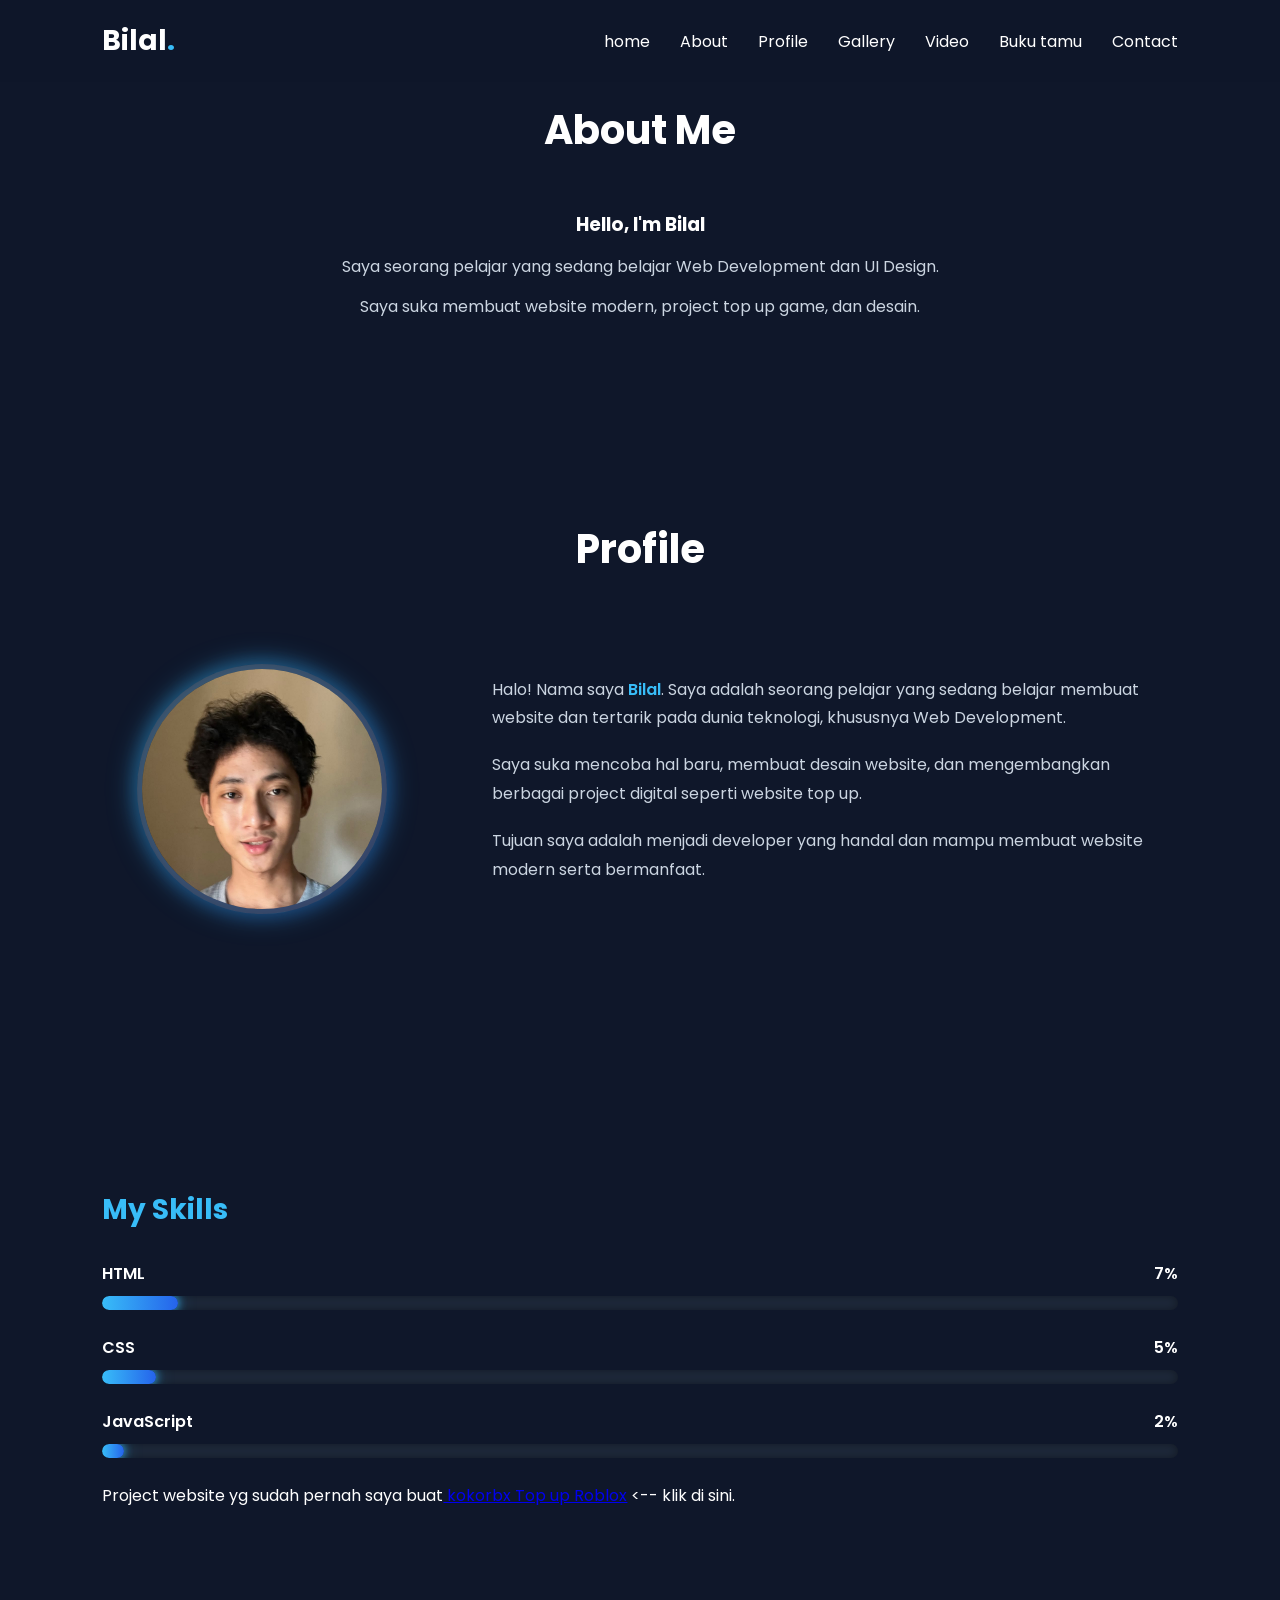
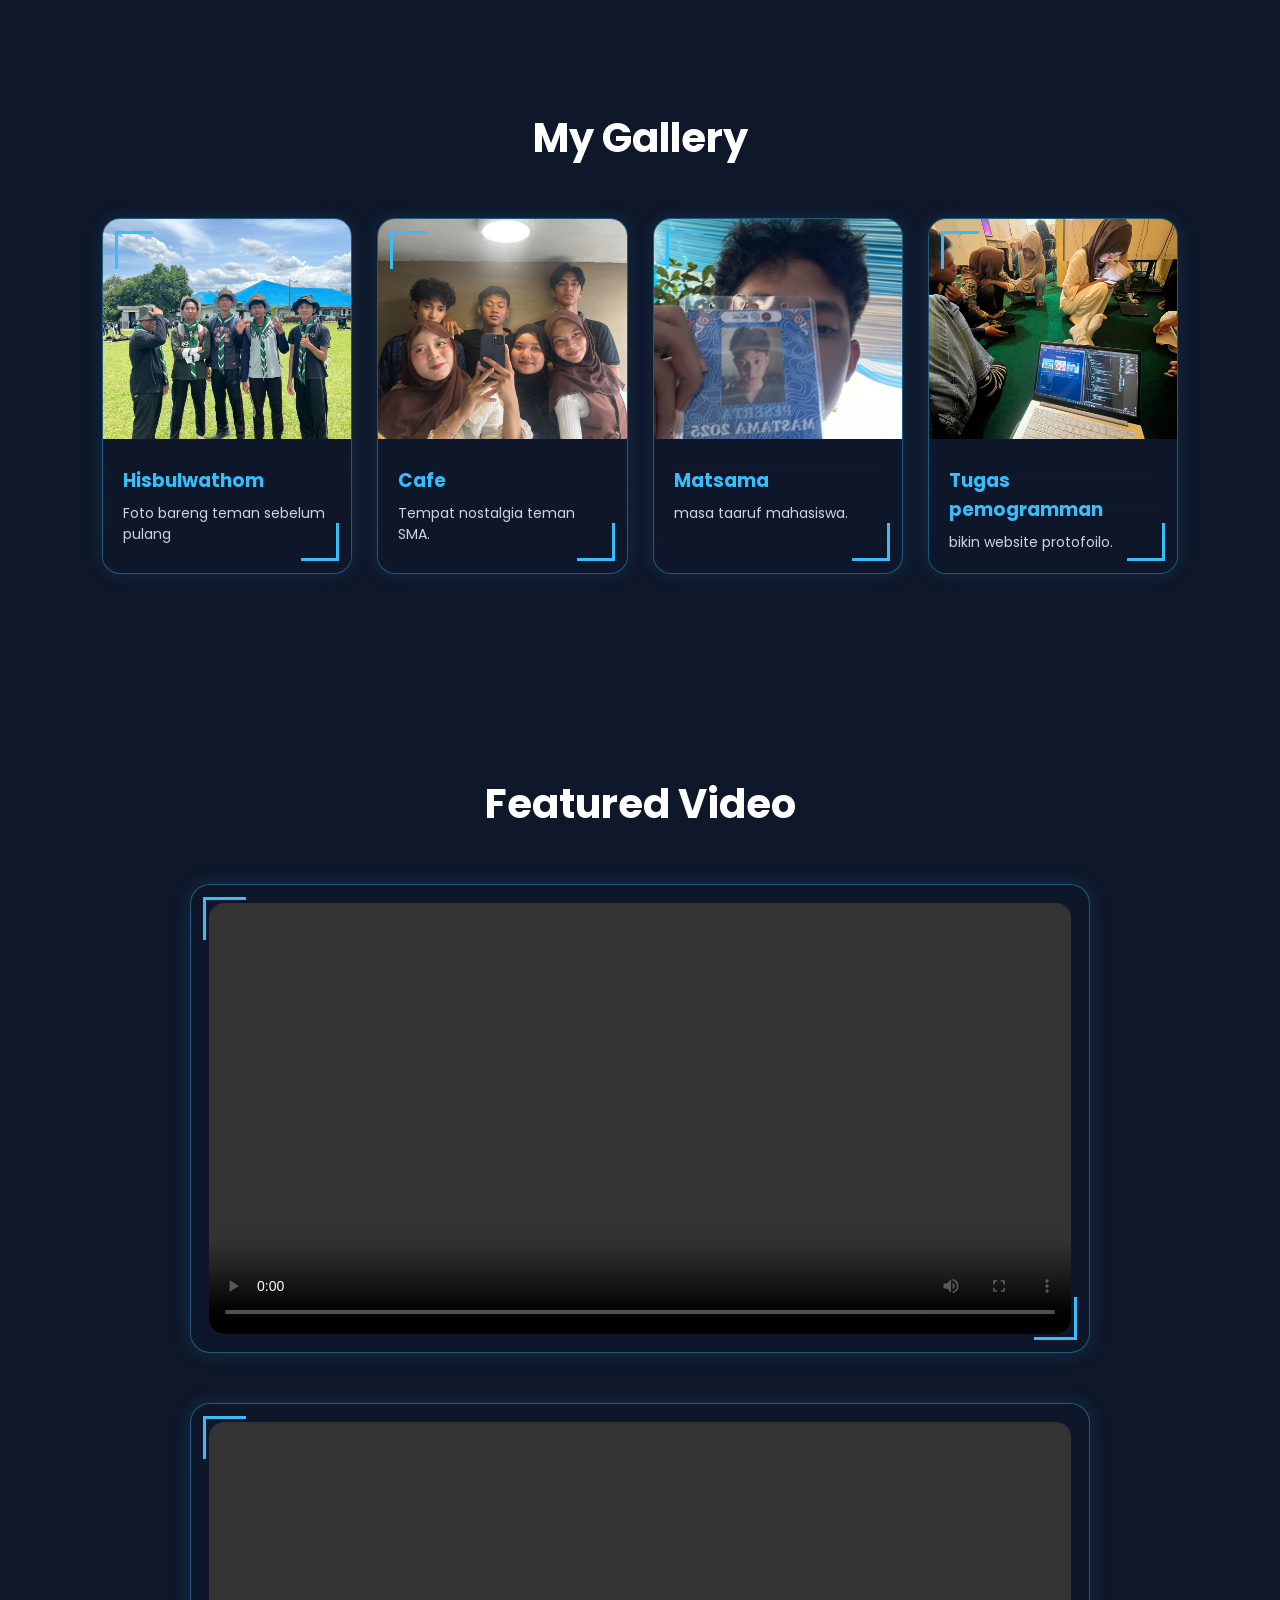
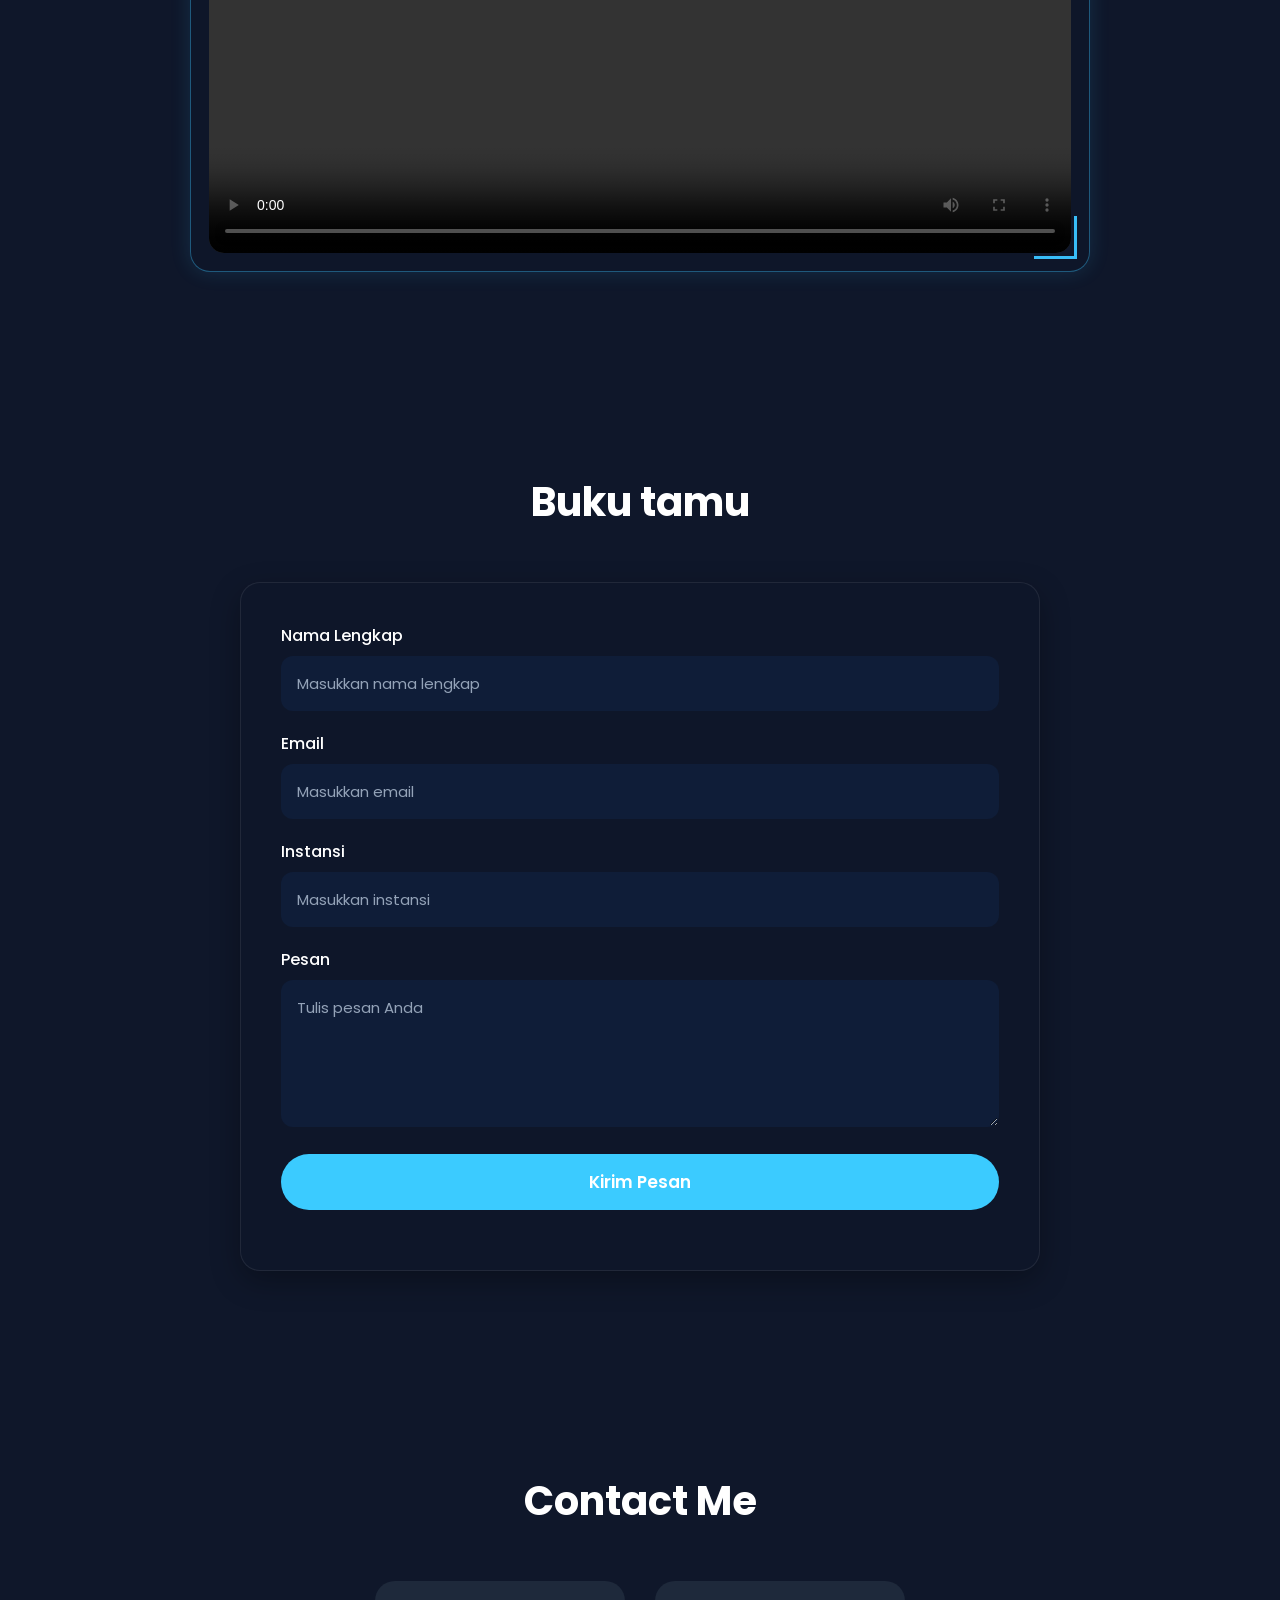
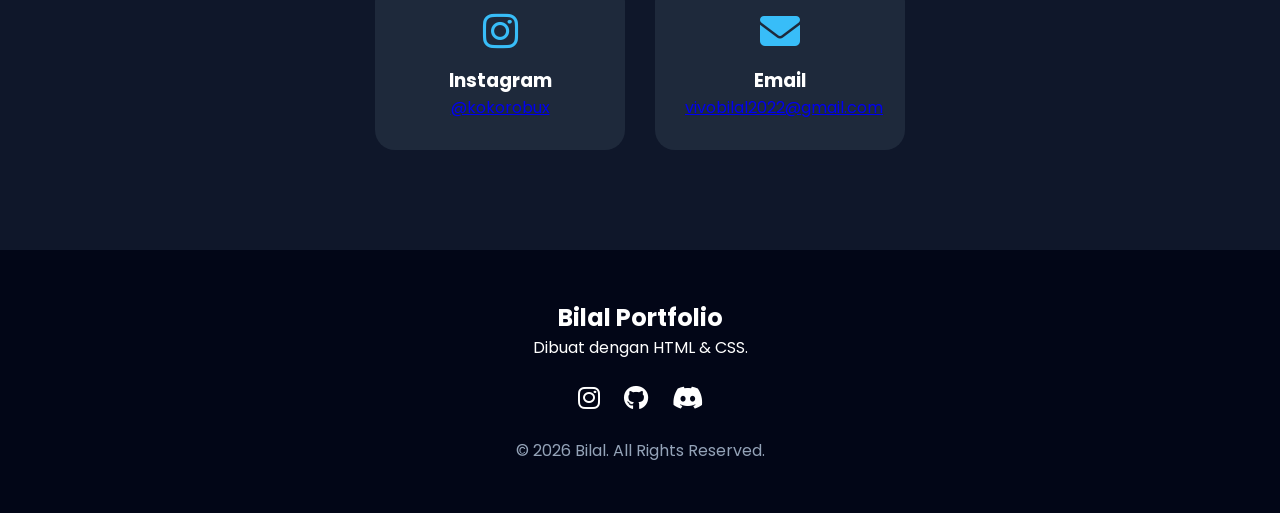
==== portofolio.html @ 0c22c7d0 "commit pertama" ====
<!DOCTYPE html>
<html lang="id">
<head>
    <meta charset="UTF-8">
    <meta name="viewport" content="width=device-width, initial-scale=1.0">
    <title>Bilal Portfolio</title>

    <link rel="stylesheet" href="style.css">

     <link rel="stylesheet"
    href="https://cdnjs.cloudflare.com/ajax/libs/font-awesome/6.5.1/css/all.min.css">

    
<body>

    <!-- Navbar -->
    <header>
        <div class="logo">Bilal<span>.</span></div>

        <nav>
            <ul>
                <li><a href="index.html">home</a></li>
                <li><a href="#about">About</a></li>
                <li><a href="#profile">Profile</a></li>
                <li><a href="#gallery">Gallery</a></li>
                <li><a href="#video">Video</a></li>
                <li><a href="#bukutamu">Buku tamu</a></li>
                <li><a href="#contact">Contact</a></li>
            </ul>
        </nav>
    </header>

    <!-- About Me -->
    <section class="about" id="about">

        <div class="section-title">
            <h2>About Me</h2>
        </div>

            <div class="about-text">

                <h3>Hello, I'm Bilal</h3>

                <p>
                    Saya seorang pelajar yang sedang belajar
                    Web Development dan UI Design.
                </p>

                <p>
                    Saya suka membuat website modern,
                    project top up game, dan desain.
                </p>

            </div>

        </div>

    </section>

    <!-- Profile -->
    <section id="profile">

    <div class="section-title">
        <h2>Profile</h2>
    </div>

    <div class="profile-container">

        <div class="profile-image">
            <div class="circle"></div>
            <img src="asset/Gambar/profile.jpeg" alt="Bilal">
        </div>

        <div class="profile-text">

            <p>
                Halo! Nama saya <span>Bilal</span>. Saya adalah seorang pelajar
                yang sedang belajar membuat website dan tertarik pada dunia
                teknologi, khususnya Web Development.
            </p>

            <p>
                Saya suka mencoba hal baru, membuat desain website,
                dan mengembangkan berbagai project digital seperti website top up.
            </p>

            <p>
                Tujuan saya adalah menjadi developer yang handal
                dan mampu membuat website modern serta bermanfaat.
            </p>
            
</section>

<!-- My skill -->
<section>
    <div class="skills">

    <h3>My Skills</h3>

    <div class="skill">

        <div class="skill-info">
            <span>HTML</span>
            <span>7%</span>
        </div>

        <div class="progress-bar">
            <div class="progress html"></div>
        </div>

    </div>

    <div class="skill">

        <div class="skill-info">
            <span>CSS</span>
            <span>5%</span>
        </div>

        <div class="progress-bar">
            <div class="progress css"></div>
        </div>

    </div>

    <div class="skill">

        <div class="skill-info">
            <span>JavaScript</span>
            <span>2%</span>
        </div>

        <div class="progress-bar">
            <div class="progress js"></div>
        </div>

    </div>

</div>
        </div>

    </div>

<div>
    <p>Project website yg sudah pernah saya buat<a href="https://koko-rbx.vercel.app/" > kokorbx Top up Roblox</a> <-- klik di sini.</p>
</div>

</section>

    <!-- Gallery -->
    <section id="gallery">

        <div class="section-title">
            <h2>My Gallery</h2>
        </div>

        <div class="gallery-container">

            <div class="card">
                <img src="asset/Gambar/gambar1.jpeg" alt="">
                <div class="card-content">
                    <h3>Hisbulwathom</h3>
                    <p>Foto bareng teman sebelum pulang</p>
                </div>
            </div>

            <div class="card">
                <img src="asset/Gambar/cafe.jpeg" alt="">
                <div class="card-content">
                    <h3>Cafe</h3>
                    <p>Tempat nostalgia teman SMA.</p>
                </div>
            </div>

            <div class="card">
                <img src="asset/Gambar/matsama.jpeg" alt="">
                <div class="card-content">
                    <h3>Matsama</h3>
                    <p>masa taaruf mahasiswa.</p>
                </div>
            </div>

            <div class="card">
                <img src="asset/Gambar/tugas.jpeg" alt="">
                <div class="card-content">
                    <h3>Tugas pemogramman</h3>
                    <p>bikin website protofoilo.</p>
                </div>
            </div>

        </div>

    </section>

    <!-- Video -->
    <section id="video">

        <div class="section-title">
            <h2>Featured Video</h2>
        </div>

        <div class="video-container">

            <video controls>
                <source src="asset/Video/WIN_20260528_18_02_03_Pro.mp4" type="video/mp4">
            </video>

        </div>
<div class="section-title">
            
        </div>

        <div class="video-container">

            <video controls>
                <source src="asset/Video/vidoe 2.mp4" type="video/mp4">
            </video>

        </div>
    </section>

    <!-- Buku tamu -->
     <section id="bukutamu">
        <div class="section-title">
            <h2>Buku tamu</h2>
        </div>

  <div class="guestbook">
    <form action="#" method="post">
      <div class="form-group">
        <label for="nama">Nama Lengkap</label>
        <input type="text" id="nama" name="nama" placeholder="Masukkan nama lengkap" required />
      </div>

      <div class="form-group">
        <label for="email">Email</label>
        <input type="email" id="email" name="email" placeholder="Masukkan email" required />
      </div>

      <div class="form-group">
        <label for="instansi">Instansi</label>
        <input type="text" id="instansi" name="instansi" placeholder="Masukkan instansi" />
      </div>

      <div class="form-group">
        <label for="pesan">Pesan</label>
        <textarea id="pesan" name="pesan" rows="5" placeholder="Tulis pesan Anda" required></textarea>
      </div>

      <div class="form-group">
        <button type="submit">Kirim Pesan</button>
      </div>
    </form>
  </div>
</section>

    <!-- Contact -->
    <section id="contact">

        <div class="section-title">
            <h2>Contact Me</h2>
        </div>

        <div class="contact-box">

            <div class="contact-card">
                <i class="fa-brands fa-instagram"></i>
                <h3>Instagram</h3>
                 <P><a href="https://www.instagram.com/kokorobux">@kokorobux</a></P>
            </div>

            <div class="contact-card">
                <i class="fa-solid fa-envelope"></i>
                <h3>Email</h3>
                <P><a href="vivobilal2022@gmail.com">vivobilal2022@gmail.com</a></P>
            </div>

        </div>

    </section>

    <!-- Footer -->
    <footer>

        <div class="footer-content">

            <h2>Bilal Portfolio</h2>

            <p>
                Dibuat dengan HTML & CSS.
            </p>

            <div class="socials">
                <a href="#"><i class="fa-brands fa-instagram"></i></a>
                <a href="#"><i class="fa-brands fa-github"></i></a>
                <a href="#"><i class="fa-brands fa-discord"></i></a>
            </div>

            <p class="copyright">
                © 2026 Bilal. All Rights Reserved.
            </p>

        </div>

    </footer>

</body>
</html>
---- style.css ----
@import url('https://fonts.googleapis.com/css2?family=Poppins:wght@300;400;500;600;700&display=swap');

*{
    margin:0;
    padding:0;
    box-sizing:border-box;
    font-family:'Poppins',sans-serif;
}

html{
    scroll-behavior:smooth;
}

body{
    background:#0f172a;
    color:white;
}

/* Navbar */

header{
    position:fixed;
    top:0;
    width:100%;
    padding:20px 8%;
    display:flex;
    justify-content:space-between;
    align-items:center;
    background:rgba(15,23,42,.9);
    backdrop-filter:blur(10px);
    z-index:1000;
}

.logo{
    font-size:28px;
    font-weight:700;
}

.logo span{
    color:#38bdf8;
}

nav ul{
    display:flex;
    list-style:none;
    gap:30px;
}

nav a{
    color:white;
    text-decoration:none;
    transition:.3s;
}

nav a:hover{
    color:#38bdf8;
}

/* Hero */

.hero{
    min-height:100vh;
    display:flex;
    justify-content:center;
    align-items:center;
    text-align:center;
    padding:20px;
    background:
    linear-gradient(rgba(0,0,0,.5),rgba(0,0,0,.5)),
    url('https://images.unsplash.com/photo-1518770660439-4636190af475');
    background-size:cover;
}

.hero h1{
    font-size:60px;
}


.hero p{
    max-width:700px;
    margin:20px auto;
    color:#ddd;
}

.btn{
    display:inline-block;
    padding:14px 35px;
    background:#38bdf8;
    border-radius:30px;
    color:white;
    text-decoration:none;
    margin-top:20px;
}

/* Section */

section{
    padding:100px 8%;
}

.section-title{
    text-align:center;
    margin-bottom:50px;
}

.section-title h2{
    font-size:40px;
}

/* About */

.about-box{
    display:flex;
    gap:40px;
    align-items:center;
}

.about-box img{
    width:300px;
    border-radius:20px;
}

.about-text p{
    color:#cbd5e1;
    margin-top:15px;
}

.about-text{
    text-align: center;
}

/* Gallery */

.gallery-container{
    display:grid;
    grid-template-columns:repeat(auto-fit,minmax(250px,1fr));
    gap:25px;
}

.card{
    background:#1e293b;
    border-radius:20px;
    overflow:hidden;
    transition:.4s;
}

.card:hover{
    transform:translateY(-10px);
}

.card img{
    width:100%;
    height:220px;
    object-fit:cover;
}

.card-content{
    padding:20px;
}

/* Video */

.video-container{

position:relative;

max-width:900px;

margin:auto;

padding:18px;

border-radius:20px;

background:rgba(15,23,42,.75);

border:1px solid rgba(56,189,248,.4);

backdrop-filter:blur(12px);

box-shadow:
0 0 20px rgba(56,189,248,.15);

transition:.4s;

}

.video-container:hover{

box-shadow:
0 0 40px rgba(56,189,248,.35);

}

.video-container::before{

content:"";

position:absolute;

top:12px;
left:12px;

width:40px;
height:40px;

border-top:3px solid #38bdf8;
border-left:3px solid #38bdf8;

}

.video-container::after{

content:"";

position:absolute;

bottom:12px;
right:12px;

width:40px;
height:40px;

border-bottom:3px solid #38bdf8;
border-right:3px solid #38bdf8;

}

.video-container video{

width:100%;

border-radius:15px;

display:block;

}

/* Contact */

.contact-box{
    display:flex;
    justify-content:center;
    gap:30px;
    flex-wrap:wrap;
}

.contact-card{
    background:#1e293b;
    width:250px;
    padding:30px;
    border-radius:20px;
    text-align:center;
}

.contact-card i{
    font-size:40px;
    color:#38bdf8;
    margin-bottom:15px;
}

/* Footer */

footer{
    background:#020617;
    padding:50px 20px;
    text-align:center;
}

.socials{
    margin:20px 0;
}

.socials a{
    color:white;
    font-size:25px;
    margin:0 10px;
    transition:.3s;
}

.socials a:hover{
    color:#38bdf8;
}

.copyright{
    color:#94a3b8;
}

/* Responsive */

@media(max-width:768px){

    header{
        flex-direction:column;
        gap:15px;
    }

    nav ul{
        gap:15px;
        flex-wrap:wrap;
        justify-content:center;
    }

    .hero h1{
        font-size:40px;
    }

    .about-box{
        flex-direction:column;
        text-align:center;
    }

    .about-box img{
        width:250px;
    }
}
/* BUKU TAMU */

#Bukutamu{
    background:rgba(15,23,42,.9);
    padding:100px 8%;
}

#Bukutamu h2{
    text-align:center;
    font-size:40px;
    color:#fff;
    margin-bottom:50px;
    position:relative;
}

#Bukutamu h2::after{
    content:'';
    width:90px;
    height:4px;
    background:#3bcbff;
    display:block;
    margin:12px auto;
    border-radius:10px;
}

.guestbook{
    max-width:800px;
    margin:auto;
    background: rgba(15,23,42,.9);
    padding:40px;
    border-radius:20px;
    border:1px solid rgba(255,255,255,0.08);
    box-shadow:0 10px 30px rgba(0,0,0,.3);
}

.form-group{
    margin-bottom:20px;
}

.form-group label{
    display:block;
    margin-bottom:8px;
    color:#fff;
    font-weight:500;
}

.form-group input,
.form-group textarea{
    width:100%;
    padding:15px;
    border:none;
    outline:none;
    border-radius:12px;
    background:#0f1d38;
    color:#fff;
    font-size:15px;
    border:1px solid transparent;
    transition:.3s;
}

.form-group input::placeholder,
.form-group textarea::placeholder{
    color:#94a3b8;
}

.form-group input:focus,
.form-group textarea:focus{
    border:1px solid #3bcbff;
    box-shadow:0 0 15px rgba(59,203,255,.25);
}

.form-group textarea{
    resize:vertical;
    min-height:140px;
}

.form-group button{
    width:100%;
    padding:15px;
    border:none;
    border-radius:50px;
    background:#3bcbff;
    color:white;
    font-size:17px;
    font-weight:600;
    cursor:pointer;
    transition:.3s;
}

.form-group button:hover{
    background:#22c1ff;
    transform:translateY(-3px);
    box-shadow:0 8px 20px rgba(59,203,255,.35);
}
/* =========================
   FUTURISTIC GALLERY FRAME
========================= */

.card{
    position: relative;
    background: rgba(15,23,42,.75);
    border: 1px solid rgba(56,189,248,.4);
    border-radius: 18px;
    overflow: hidden;
    backdrop-filter: blur(12px);

    transition: .4s ease;

    box-shadow:
    0 0 20px rgba(56,189,248,.12),
    inset 0 0 15px rgba(56,189,248,.05);
}

/* Glow Hover */

.card:hover{

    transform: translateY(-10px);

    border-color:#38bdf8;

    box-shadow:
    0 0 35px rgba(56,189,248,.35),
    0 0 60px rgba(56,189,248,.12);

}

/* Sudut kiri atas */

.card::before{

content:"";

position:absolute;

top:12px;
left:12px;

width:35px;
height:35px;

border-top:3px solid #38bdf8;
border-left:3px solid #38bdf8;

z-index:5;

}

/* Sudut kanan bawah */

.card::after{

content:"";

position:absolute;

bottom:12px;
right:12px;

width:35px;
height:35px;

border-bottom:3px solid #38bdf8;
border-right:3px solid #38bdf8;

z-index:5;

}

/* Gambar */

.card img{

width:100%;
height:220px;
object-fit:cover;

transition:.5s;

}

/* Zoom */

.card:hover img{

transform:scale(1.08);

filter:brightness(1.1);

}

/* Isi */

.card-content{

padding:20px;

background:linear-gradient(
to top,
rgba(15,23,42,.95),
rgba(15,23,42,.3)
);

}

.card-content h3{

color:#38bdf8;
margin-bottom:8px;

}

.card-content p{

color:#cbd5e1;
font-size:14px;

}

/* ===========================
      PROFILE SECTION
=========================== */

.profile-box{
    display:flex;
    align-items:center;
    justify-content:center;
    gap:70px;
    flex-wrap:wrap;
}

/* FOTO */

.profile-image{
    position:relative;
    width:320px;
    height:320px;
    display:flex;
    justify-content:center;
    align-items:center;
}

/* Lingkaran belakang */

.circle-bg{

    position:absolute;

    width:260px;
    height:260px;

    border-radius:50%;

    background:linear-gradient(135deg,#38bdf8,#2563eb);

    opacity:.25;

    filter:blur(8px);

}

/* Foto */

.profile-image img{

    width:250px;
    height:250px;

    border-radius:50%;

    object-fit:cover;

    position:relative;

    border:6px solid rgba(255,255,255,.15);

    box-shadow:
    0 0 25px rgba(56,189,248,.4);

    transition:.5s;

}

.profile-image:hover img{

    transform:scale(1.05);

    box-shadow:
    0 0 50px rgba(56,189,248,.6);

}

/* Teks */

.profile-content{

    max-width:600px;

}

.profile-content h3{

    font-size:32px;

    margin-bottom:20px;

    color:#38bdf8;

}

.profile-content p{

    margin-bottom:18px;

    color:#cbd5e1;

    line-height:1.8;

}

.profile-content span{

    color:#38bdf8;

    font-weight:bold;

}

/* Mobile */

@media(max-width:768px){

.profile-box{

flex-direction:column;

text-align:center;

}

.profile-image{

width:260px;
height:260px;

}

.profile-image img{

width:210px;
height:210px;

}

}

/* ==========================
        PROFILE
========================== */

.profile-container{
    display:flex;
    align-items:center;
    justify-content:space-between;
    gap:70px;
    flex-wrap:wrap;
}

/* Foto */

.profile-image{
    position:relative;
    width:320px;
    display:flex;
    justify-content:center;
    align-items:center;
}

/* Lingkaran belakang */

.circle{
    position:absolute;
    width:260px;
    height:260px;
    border-radius:50%;
    background:linear-gradient(135deg,#38bdf8,#1d4ed8);
    opacity:.25;
    filter:blur(8px);
}

/* Foto */

.profile-image img{
    position:relative;
    width:250px;
    height:250px;
    border-radius:50%;
    object-fit:cover;
    border:5px solid rgba(255,255,255,.15);

    box-shadow:
    0 0 30px rgba(56,189,248,.35);

    transition:.4s;
}

.profile-image:hover img{
    transform:scale(1.05);
    box-shadow:
    0 0 50px rgba(56,189,248,.55);
}

/* Teks */

.profile-text{
    flex:1;
}

.profile-text h3{
    font-size:34px;
    margin-bottom:20px;
    color:#38bdf8;
}

.profile-text p{
    color:#cbd5e1;
    line-height:1.8;
    margin-bottom:18px;
}

.profile-text span{
    color:#38bdf8;
    font-weight:600;
}

/* Responsive */

@media(max-width:768px){

    .profile-container{
        flex-direction:column;
        text-align:center;
    }

    .profile-image{
        width:260px;
    }

    .profile-image img{
        width:210px;
        height:210px;
    }
}

/* =====================
        SKILLS
===================== */

.skills{
    margin-top:40px;
}

.skills h3{
    font-size:28px;
    color:#38bdf8;
    margin-bottom:30px;
}

.skill{
    margin-bottom:25px;
}

.skill-info{
    display:flex;
    justify-content:space-between;
    margin-bottom:10px;
    font-weight:600;
}

.progress-bar{

    width:100%;
    height:14px;

    background:#1e293b;

    border-radius:30px;

    overflow:hidden;

    box-shadow: inset 0 0 10px rgba(0,0,0,.4);

}

.progress{

    height:100%;

    border-radius:30px;

    background:linear-gradient(90deg,#38bdf8,#2563eb);

    box-shadow:
    0 0 10px #38bdf8,
    0 0 20px rgba(56,189,248,.4);

}

/* Persentase */

.html{
    width:7%;
}

.css{
    width:5%;
}

.js{
    width:2%;
}
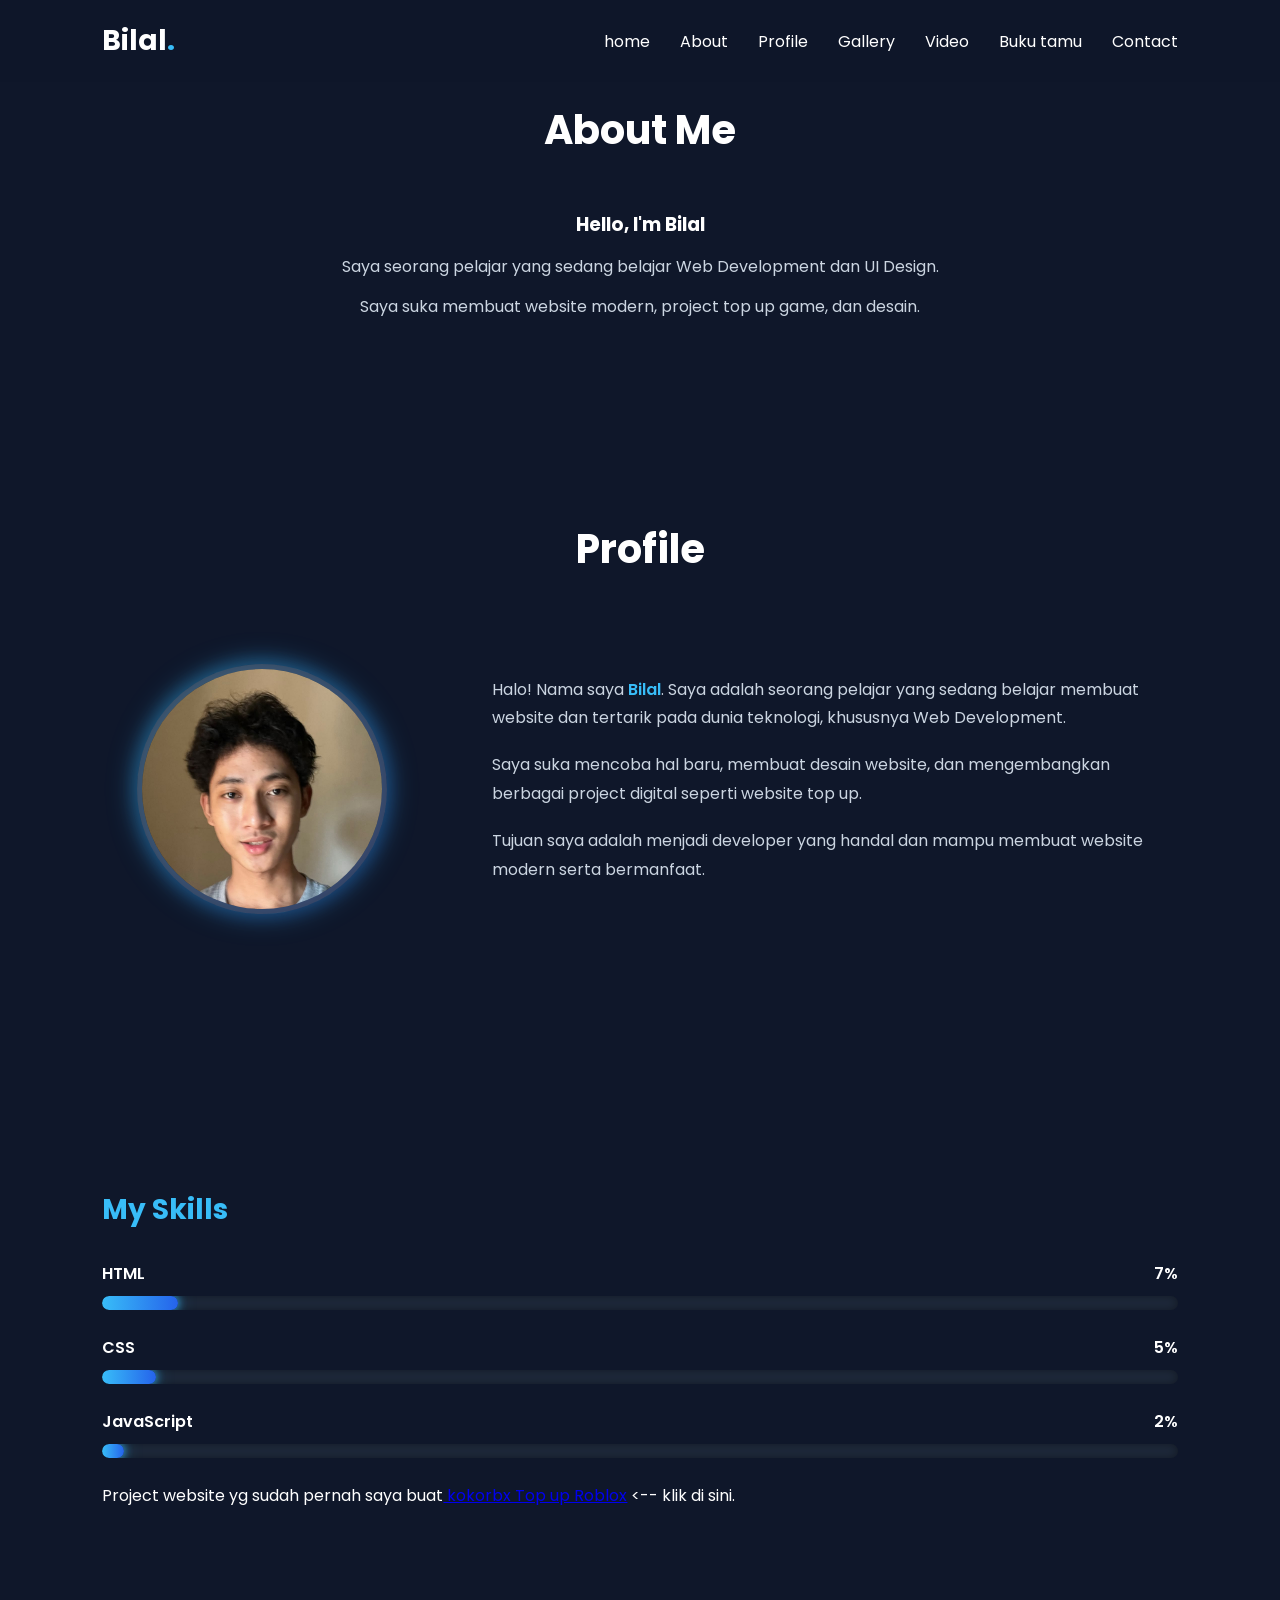
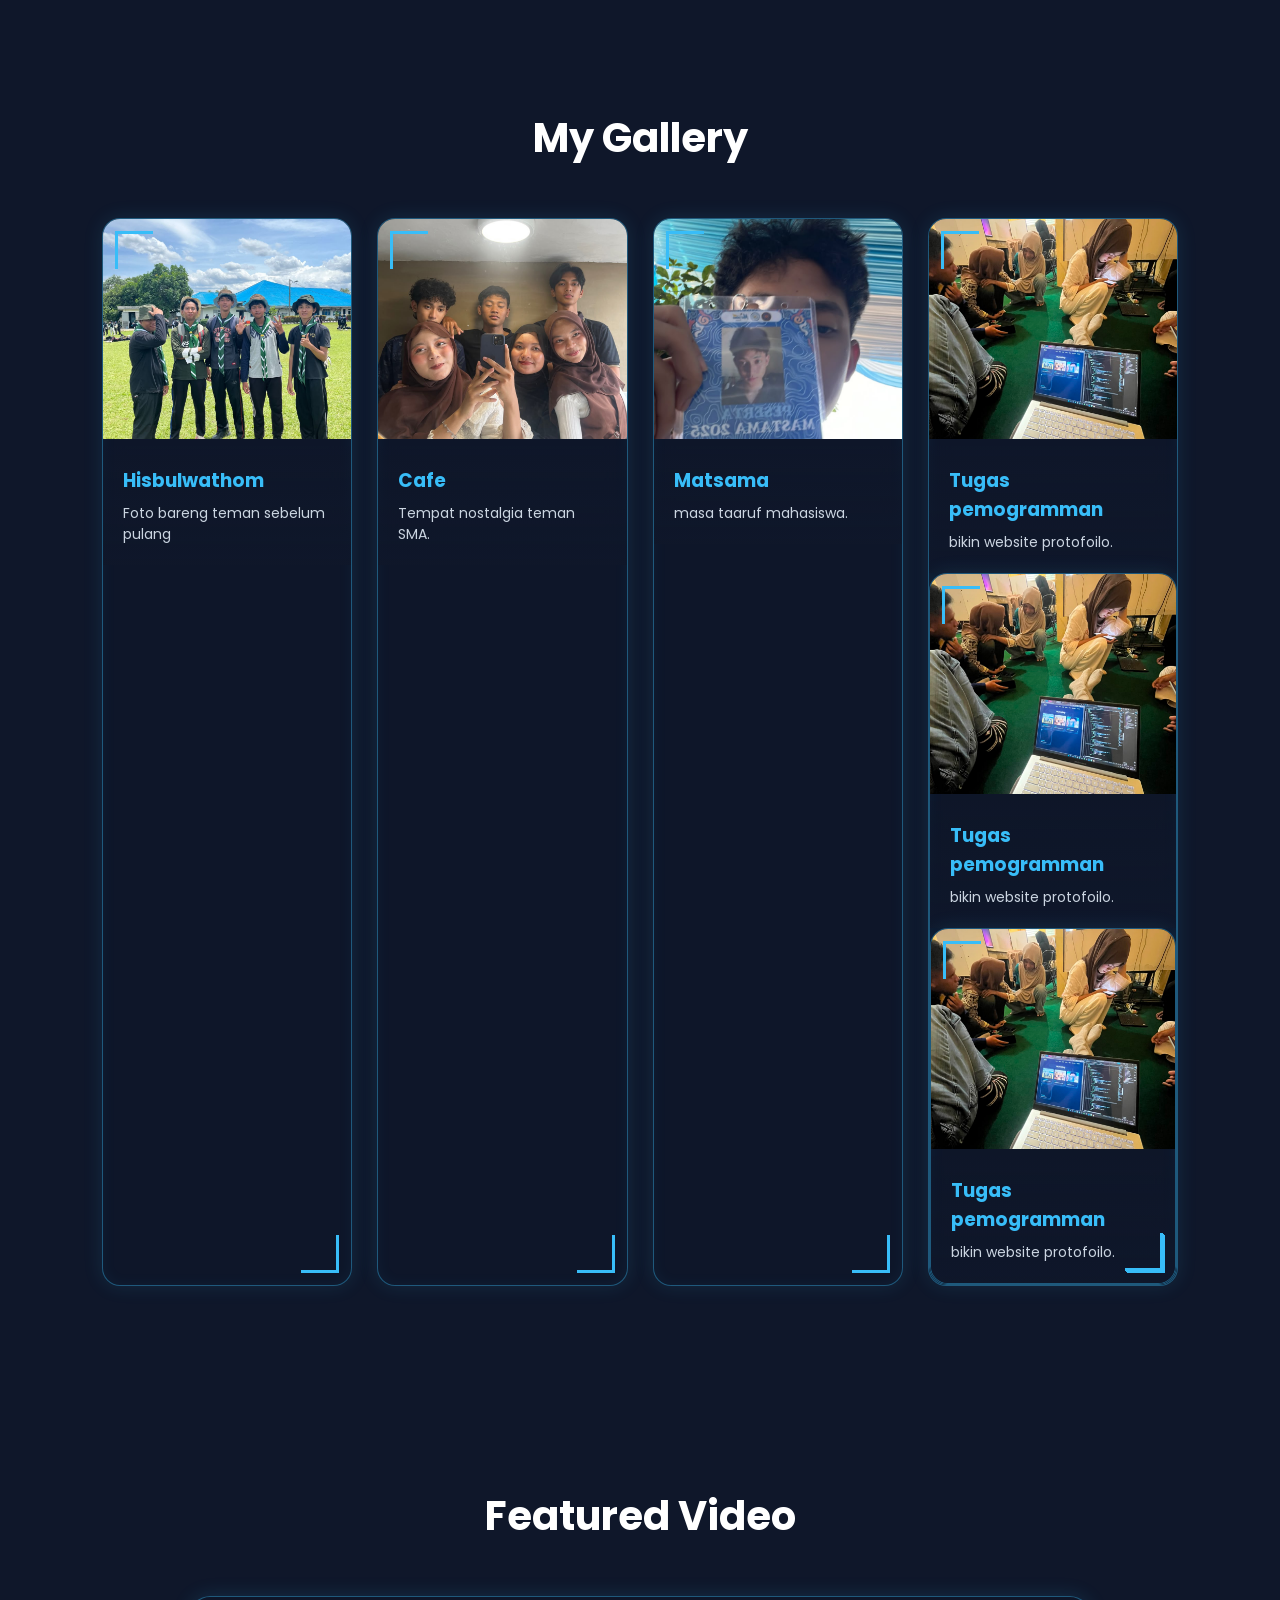
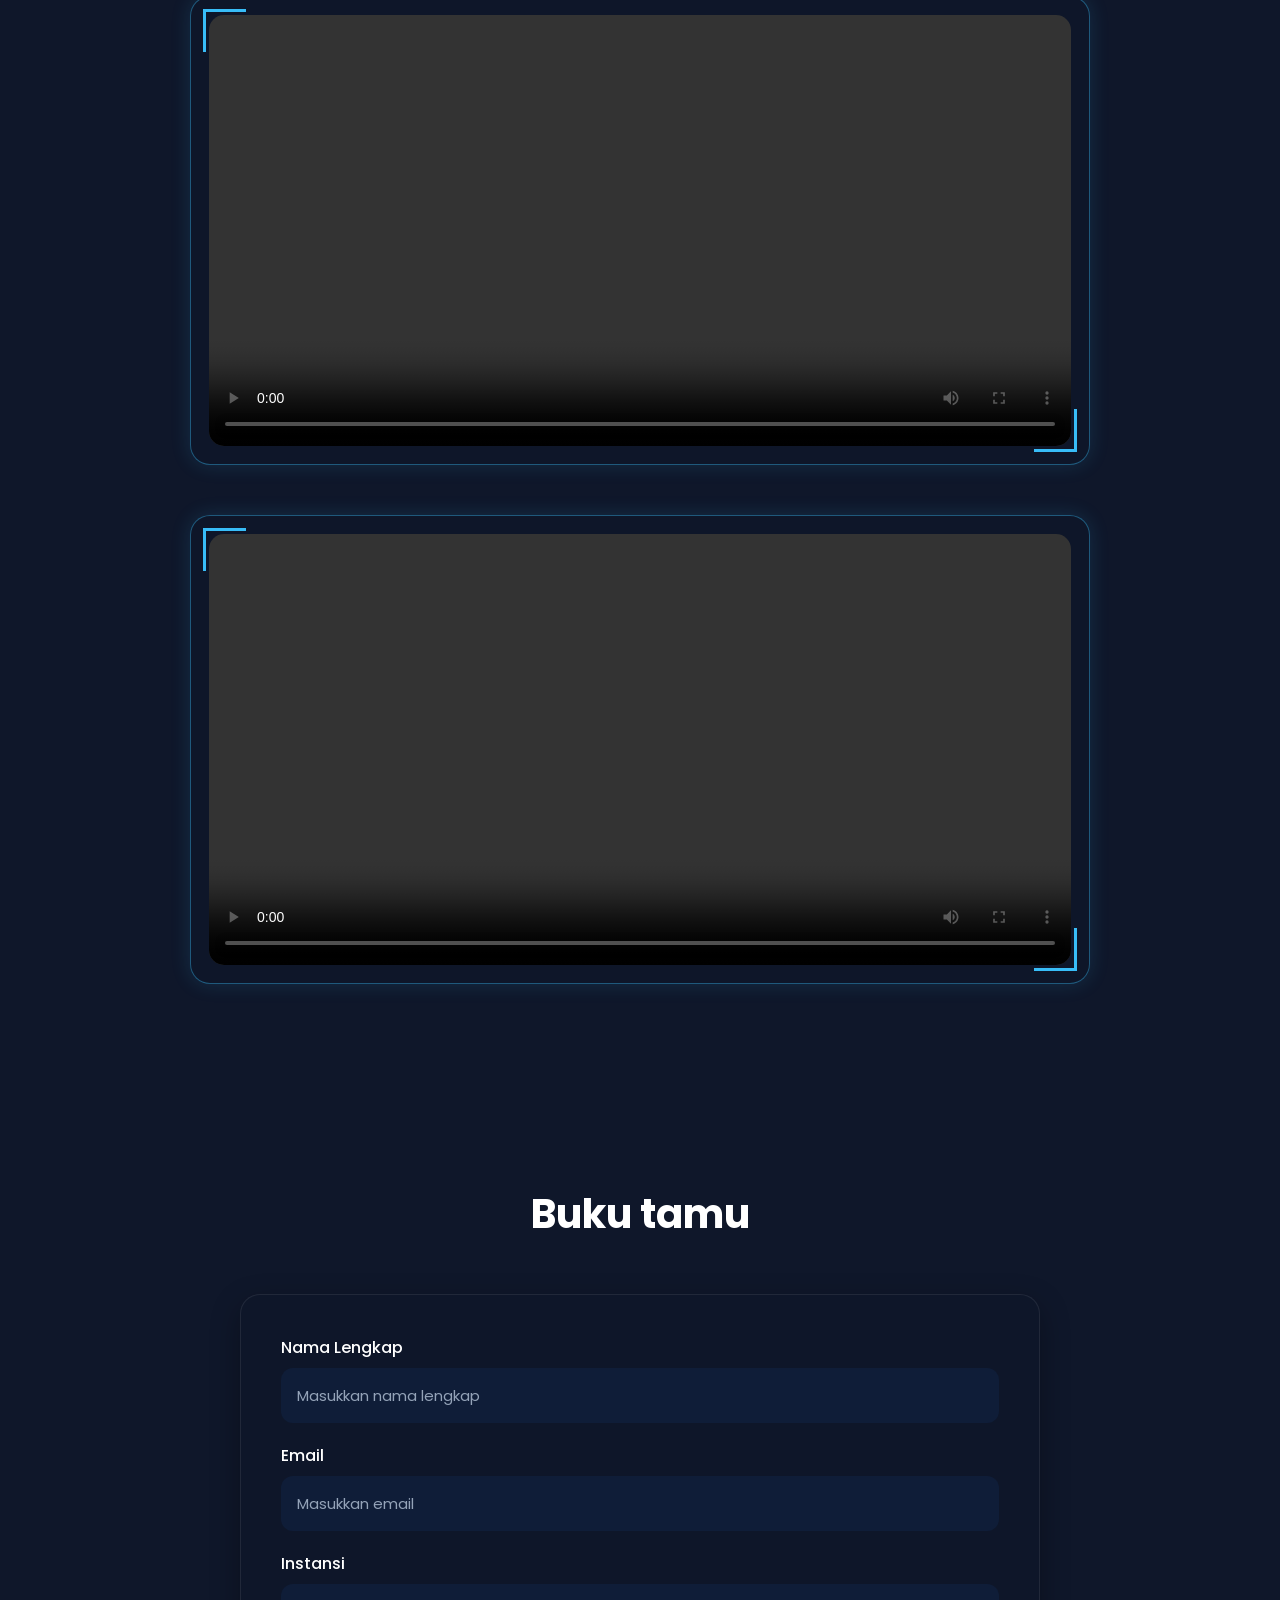
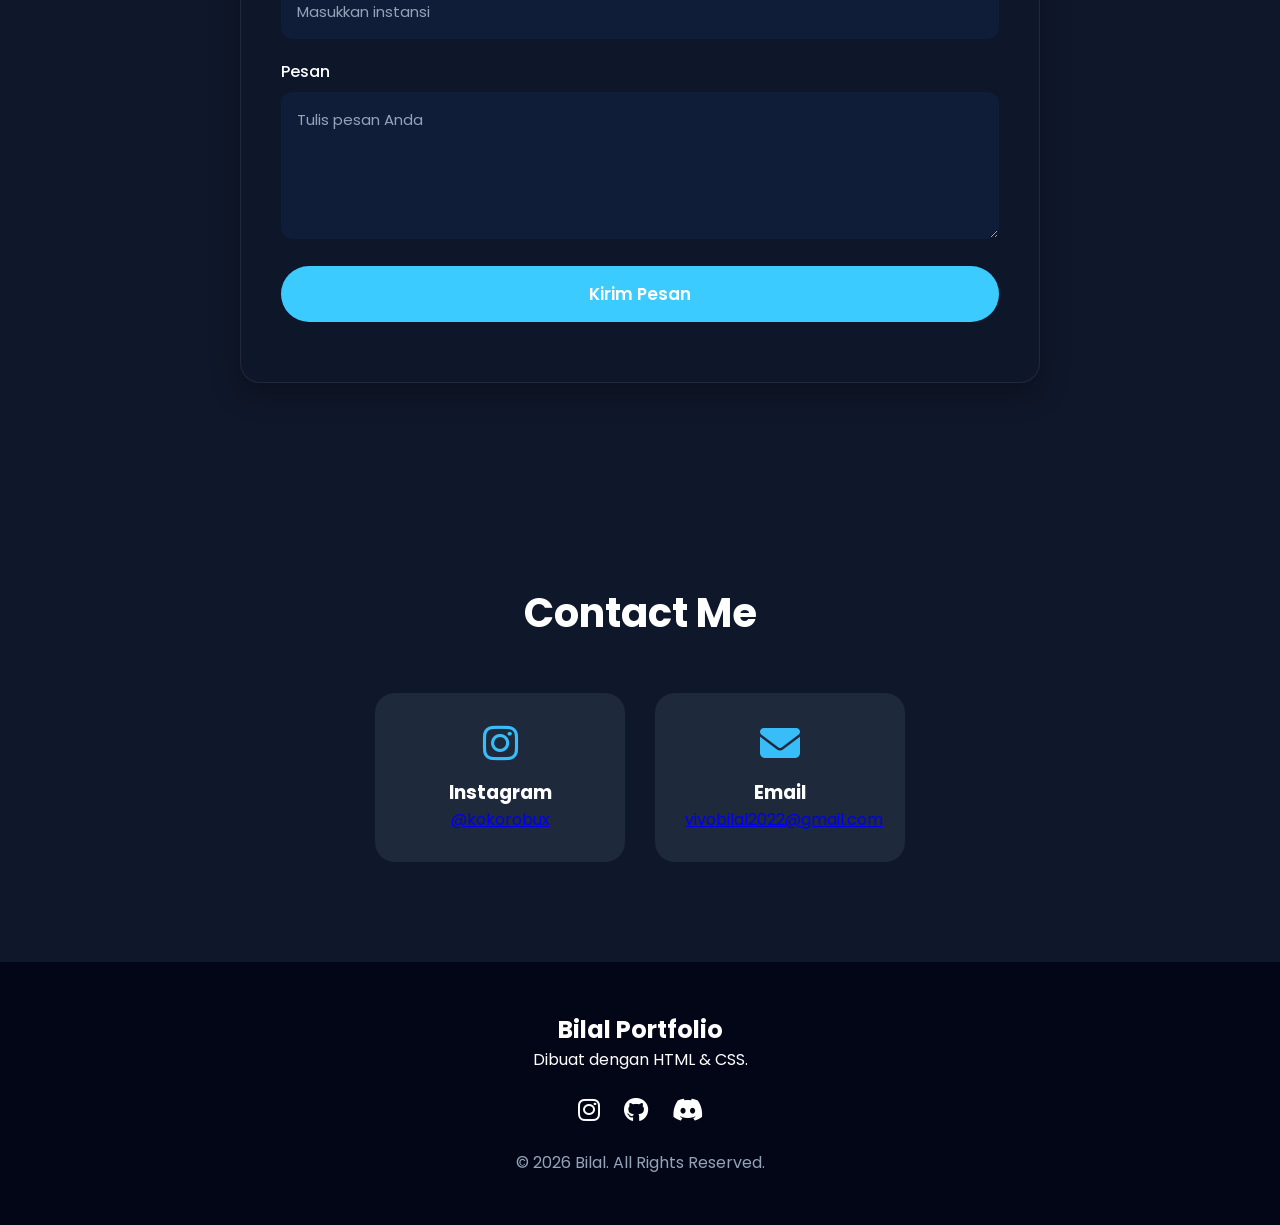
==== commit 5fb8b661: "menambahkan 2 gambar" ====
--- a/portofolio.html
+++ b/portofolio.html
@@ -186,6 +186,20 @@
                     <h3>Tugas pemogramman</h3>
                     <p>bikin website protofoilo.</p>
                 </div>
+
+                <div class="card">
+                <img src="asset/Gambar/tugas.jpeg" alt="">
+                <div class="card-content">
+                    <h3>Tugas pemogramman</h3>
+                    <p>bikin website protofoilo.</p>
+                </div>
+
+                <div class="card">
+                <img src="asset/Gambar/tugas.jpeg" alt="">
+                <div class="card-content">
+                    <h3>Tugas pemogramman</h3>
+                    <p>bikin website protofoilo.</p>
+                </div>
             </div>
 
         </div>
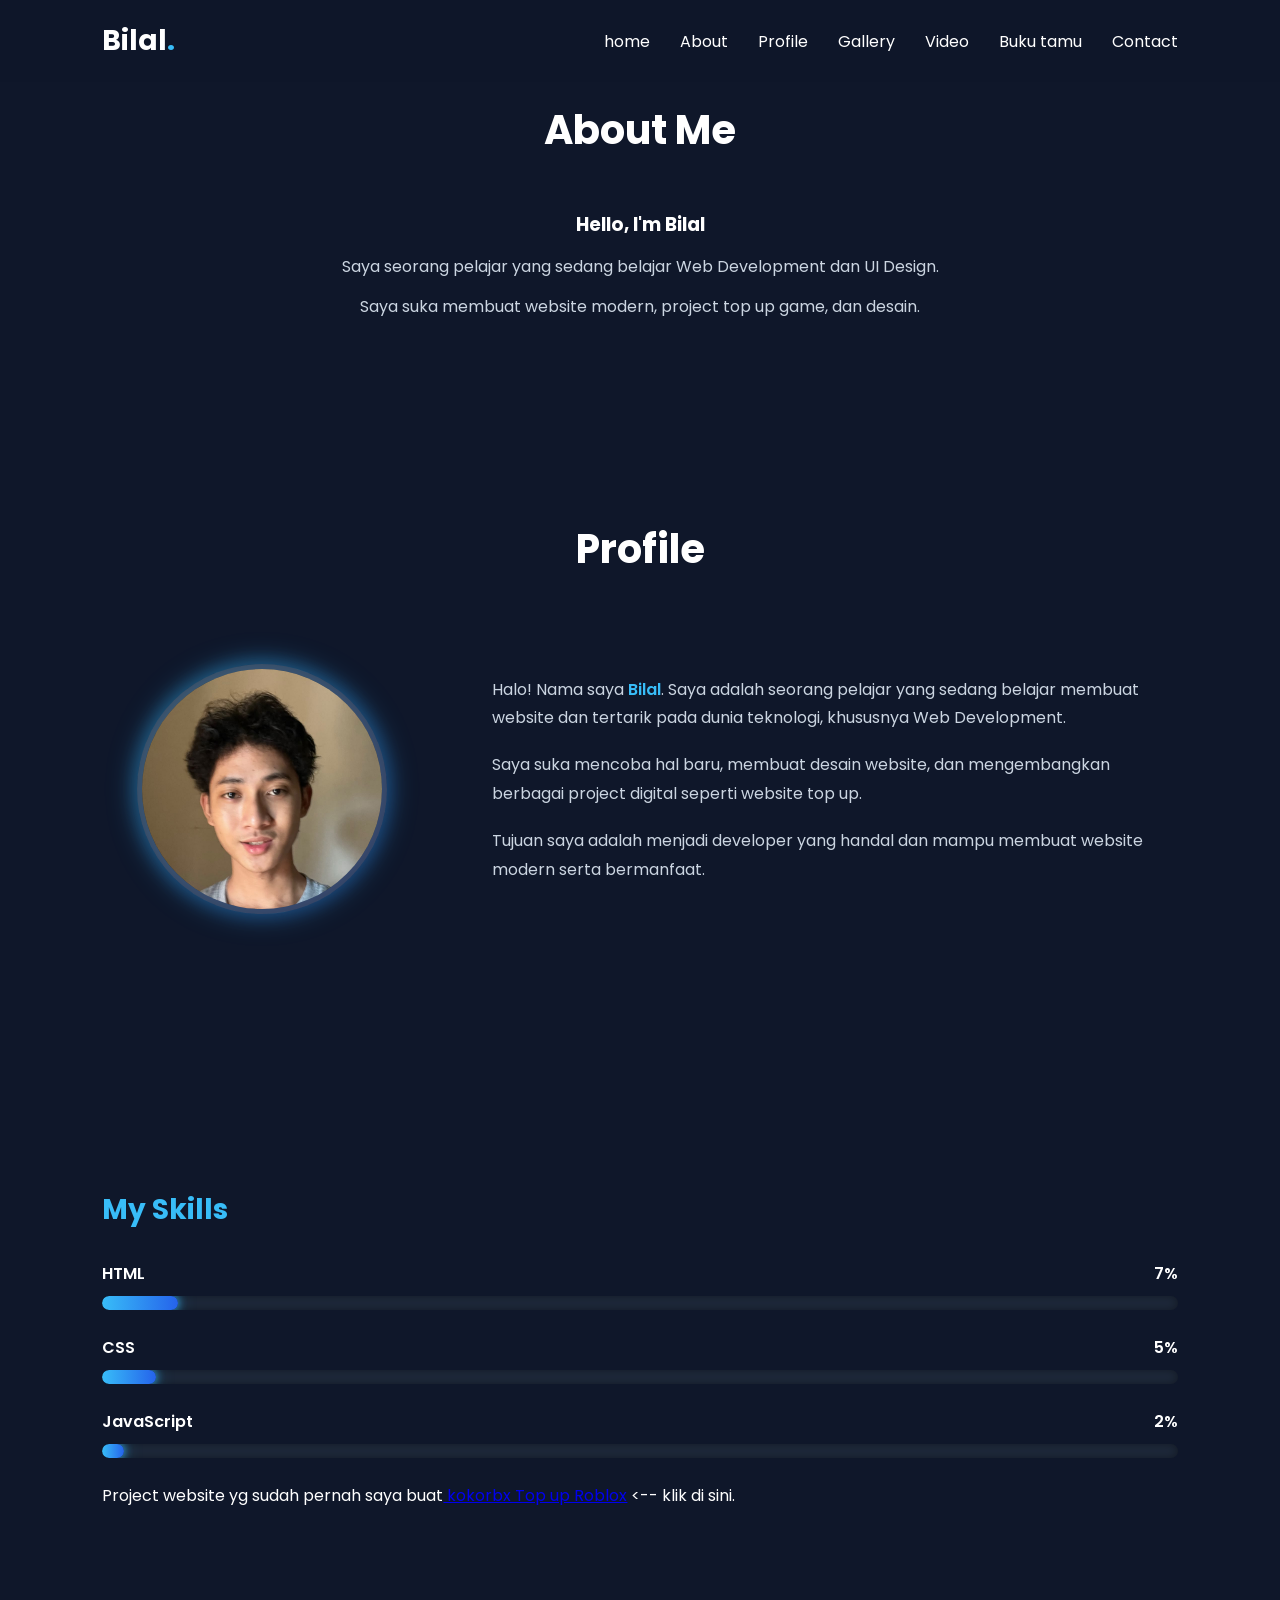
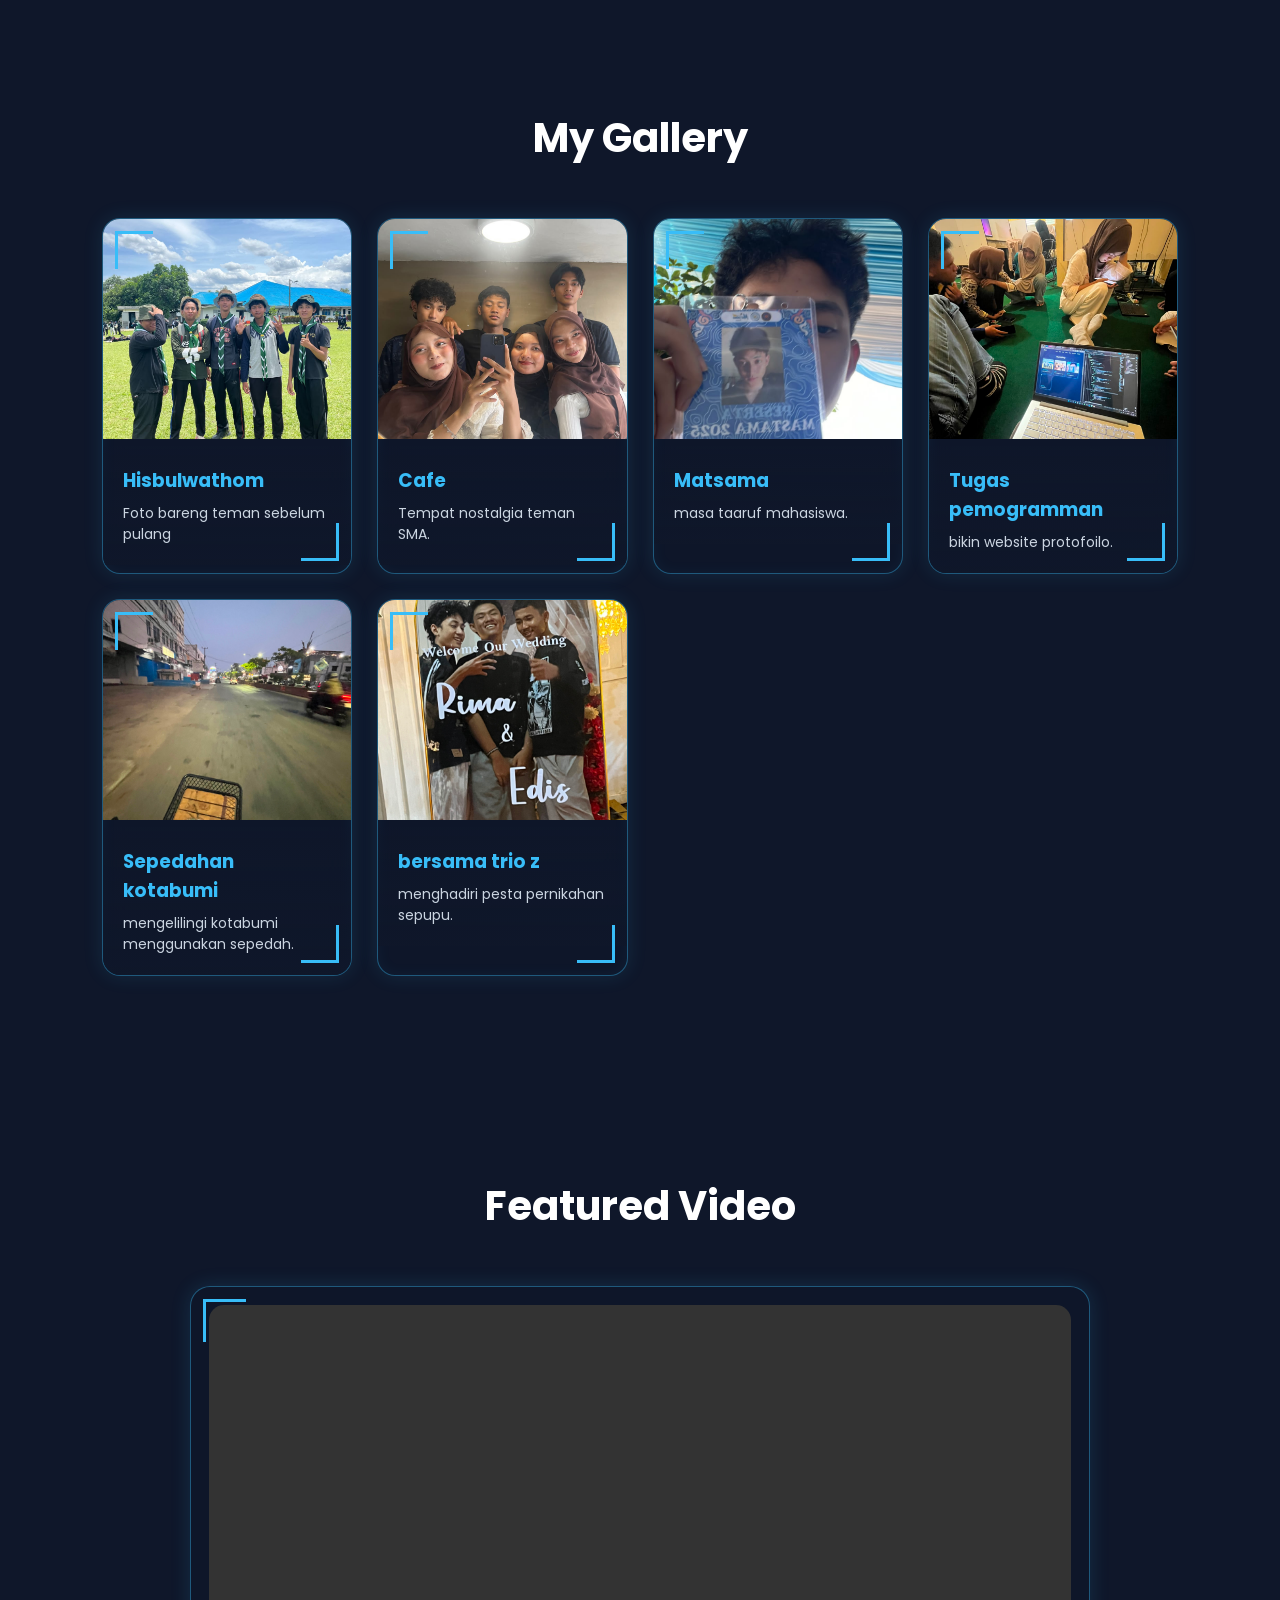
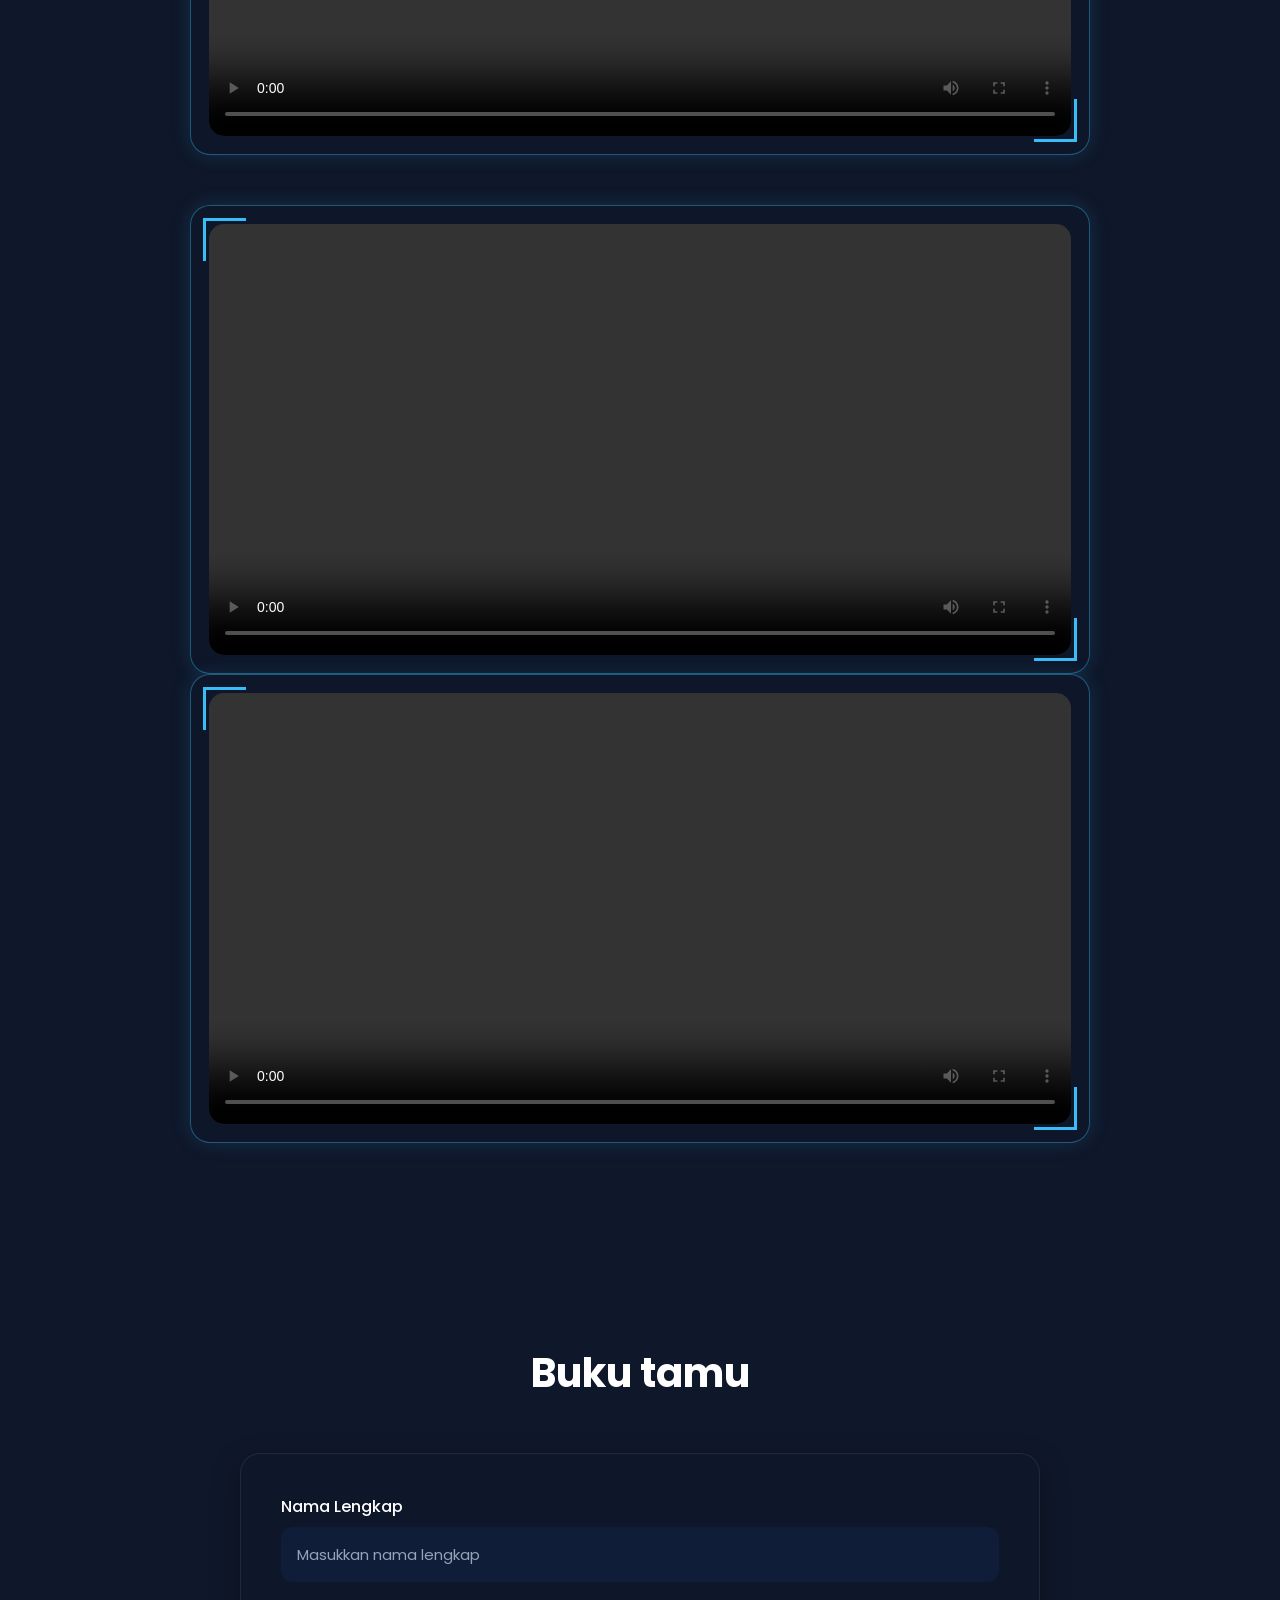
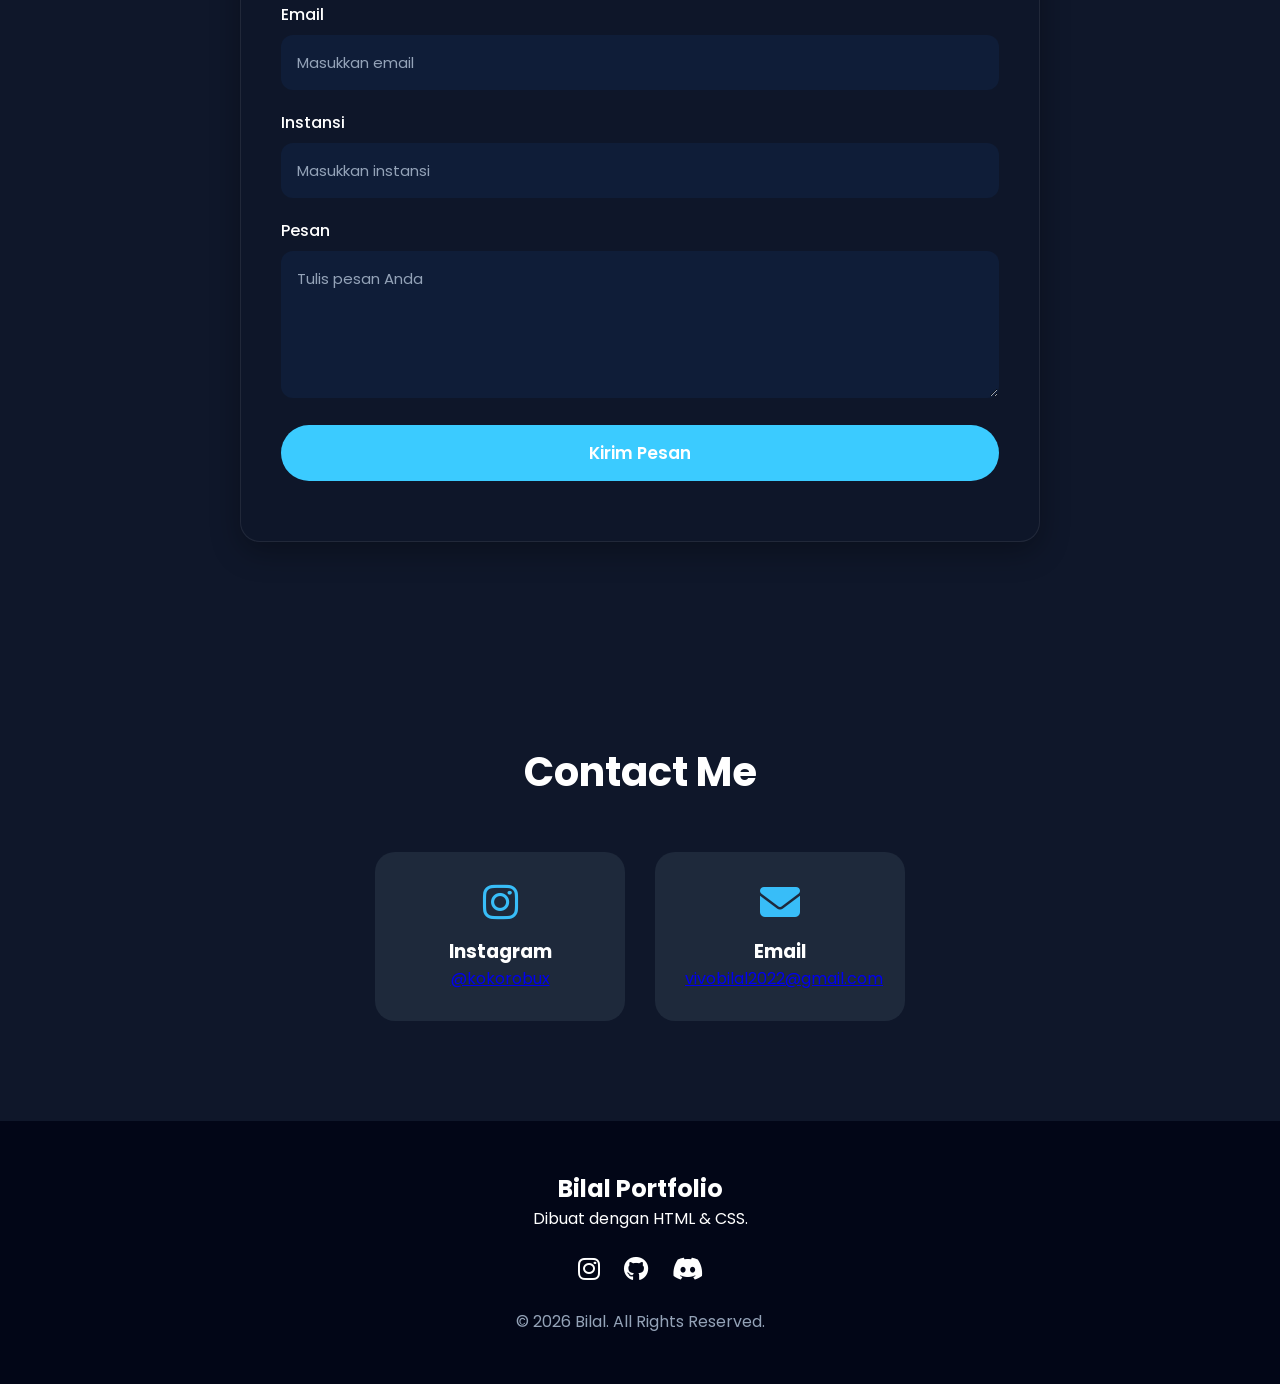
==== commit 50570134: "mengubah&menambhkan gambar/video" ====
--- a/portofolio.html
+++ b/portofolio.html
@@ -186,19 +186,21 @@
                     <h3>Tugas pemogramman</h3>
                     <p>bikin website protofoilo.</p>
                 </div>
-
-                <div class="card">
-                <img src="asset/Gambar/tugas.jpeg" alt="">
-                <div class="card-content">
-                    <h3>Tugas pemogramman</h3>
-                    <p>bikin website protofoilo.</p>
-                </div>
-
-                <div class="card">
-                <img src="asset/Gambar/tugas.jpeg" alt="">
-                <div class="card-content">
-                    <h3>Tugas pemogramman</h3>
-                    <p>bikin website protofoilo.</p>
+            </div>
+
+            <div class="card">
+                <img src="asset/Gambar/sepedah.jpeg" alt="">
+                <div class="card-content">
+                    <h3>Sepedahan kotabumi</h3>
+                    <p>mengelilingi kotabumi menggunakan sepedah.</p>
+                </div>
+            </div>
+
+            <div class="card">
+                <img src="asset/Gambar/trio.jpeg" alt="">
+                <div class="card-content">
+                    <h3>bersama trio z</h3>
+                    <p>menghadiri pesta pernikahan sepupu.</p>
                 </div>
             </div>
 
@@ -228,6 +230,16 @@
 
             <video controls>
                 <source src="asset/Video/vidoe 2.mp4" type="video/mp4">
+            </video>
+
+        </div>
+
+        </div>
+
+        <div class="video-container">
+
+            <video controls>
+                <source src="asset/Video/video ke 3.mp4" type="video/mp4">
             </video>
 
         </div>
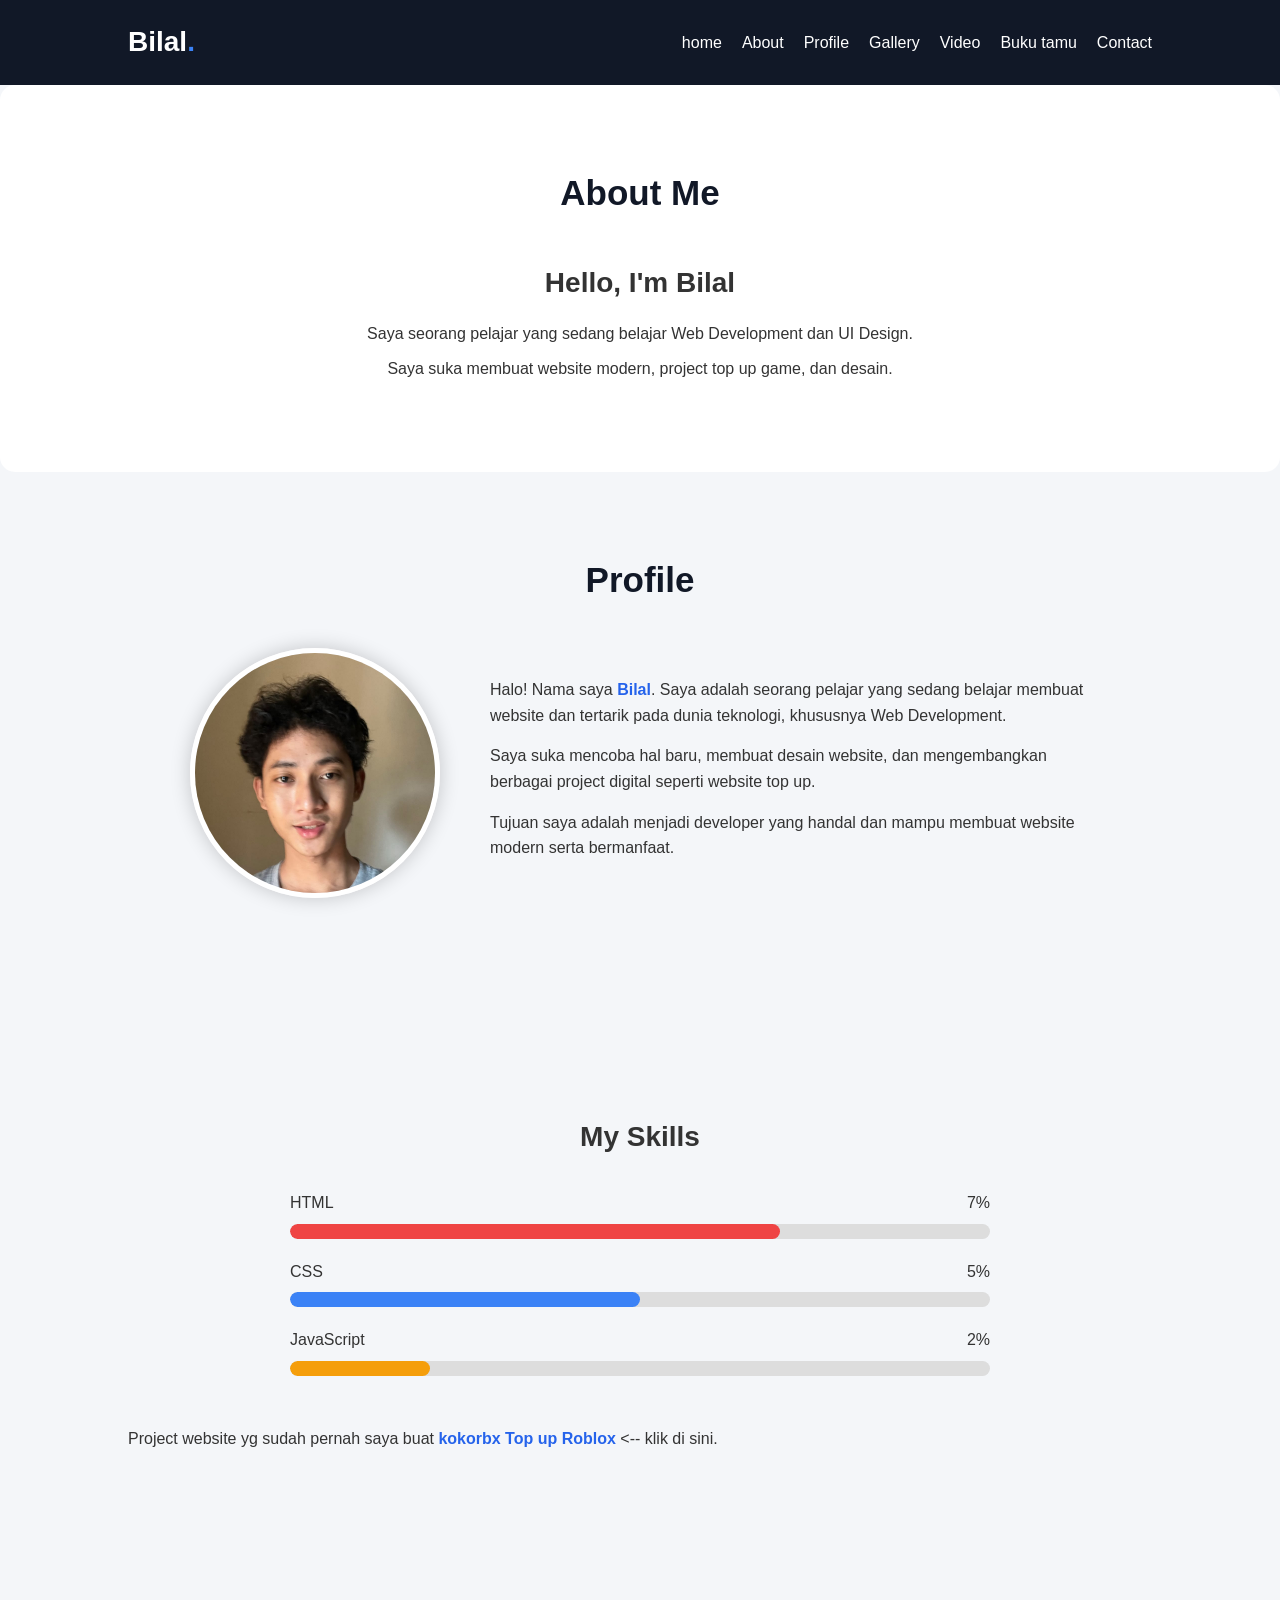
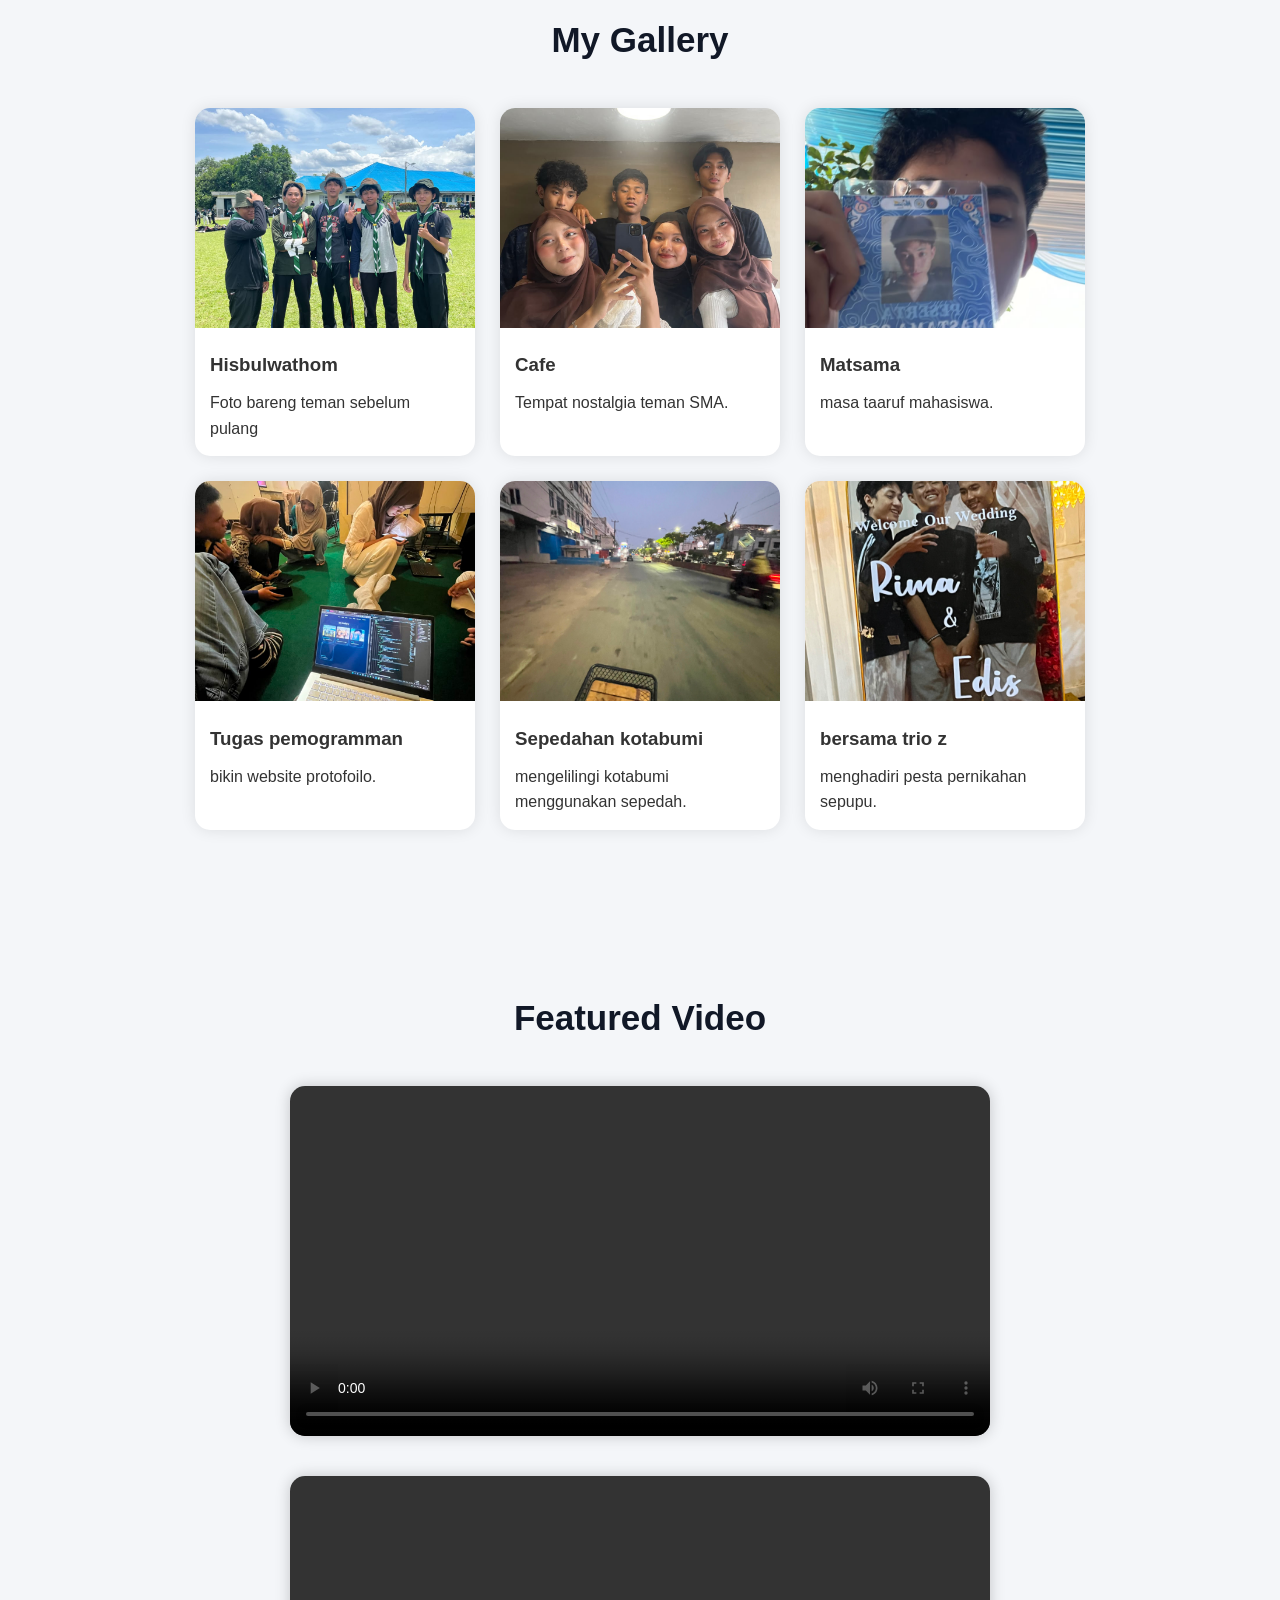
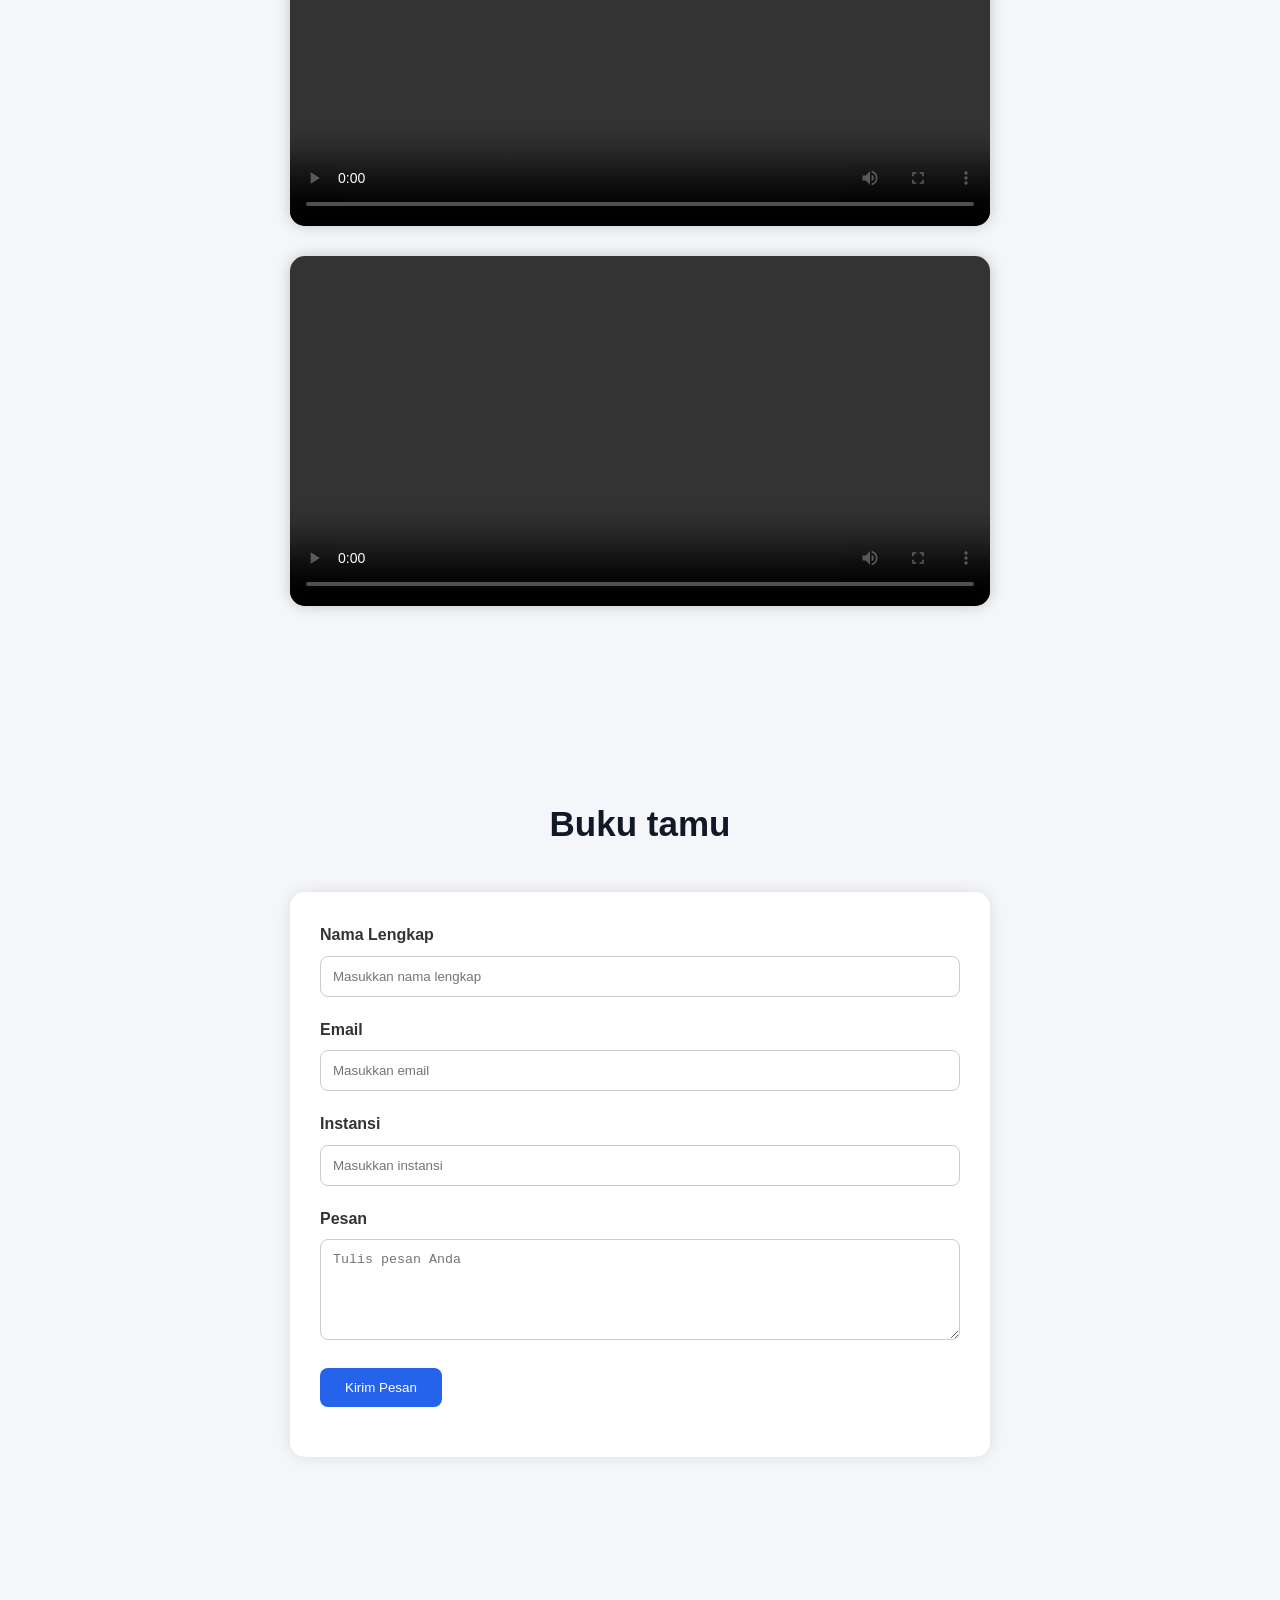
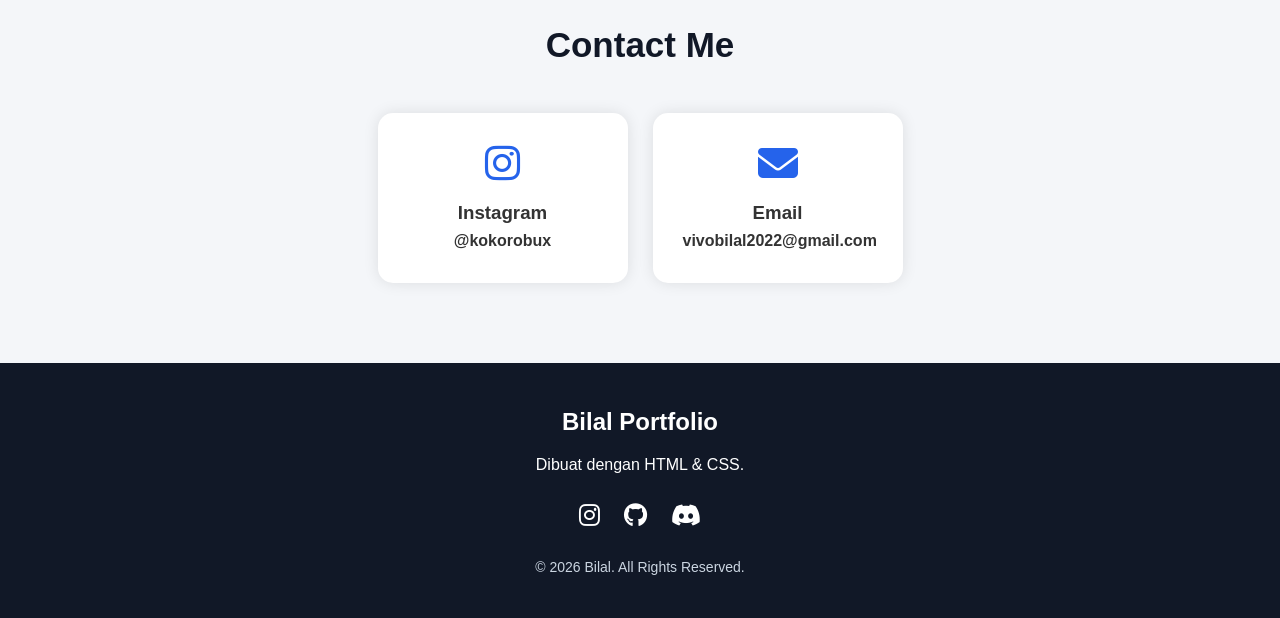
==== commit 389e3a86: "merapikan Css dan html" ====
--- a/portofolio.html
+++ b/portofolio.html
@@ -5,7 +5,7 @@
     <meta name="viewport" content="width=device-width, initial-scale=1.0">
     <title>Bilal Portfolio</title>
 
-    <link rel="stylesheet" href="style.css">
+    <link rel="stylesheet" href="style2.css">
 
      <link rel="stylesheet"
     href="https://cdnjs.cloudflare.com/ajax/libs/font-awesome/6.5.1/css/all.min.css">
@@ -239,7 +239,7 @@
         <div class="video-container">
 
             <video controls>
-                <source src="asset/Video/video ke 3.mp4" type="video/mp4">
+                <source src="asset/Video/Video Project 3.mp4" type="video/mp4">
             </video>
 
         </div>
--- a/style2.css
+++ b/style2.css
@@ -0,0 +1,402 @@
+/* reset */
+*{
+    margin: 0;
+    padding: 0;
+    box-sizing: border-box;
+}
+
+html{
+    scroll-behavior: smooth;
+}
+
+body {
+    font-family: Arial, sans-serif;
+    background: #f4f6f9;
+    color: #333;
+    line-height: 1.6;
+}
+
+/* header */
+header{
+    background: #111827;
+    color: white;
+
+    display: flex;
+    justify-content: space-between;
+    align-items: center;
+
+    padding: 20px 10%;
+    position: sticky;
+    top: 0;
+    z-index: 1000;
+}
+
+.logo{
+    font-size: 28px;
+    font-weight: bold;
+}
+
+.logo span{
+    color: #3b82f6;
+}
+
+nav ul{
+    list-style: none;
+    display: flex;
+    gap: 20px;
+}
+
+nav ul li a{
+    text-decoration: none;
+    color: white;
+    transition: 0.3s;
+}
+
+nav ul li a:hover{
+    color: #3b82f6;
+}
+
+/* section */
+section{
+    padding: 80px 10%;
+}
+
+.section-title{
+    text-align: center;
+    margin-bottom: 40px;
+}
+
+.section-title h2{
+    font-size: 35px;
+    color: #111827;
+}
+
+/* about */
+.about{
+    background: white;
+    border-radius: 15px;
+}
+
+.about-text{
+    text-align: center;
+    max-width: 700px;
+    margin: auto;
+}
+
+.about-text h3{
+    margin-bottom: 15px;
+    font-size: 28px;
+}
+
+.about-text p{
+    margin-bottom: 10px;
+}
+
+/* profile */
+.profile-container{
+    display: flex;
+    align-items: center;
+    justify-content: center;
+    gap: 50px;
+    flex-wrap: wrap;
+}
+
+.profile-image img{
+    width: 250px;
+    height: 250px;
+    object-fit: cover;
+
+    border-radius: 50%;
+
+    border: 5px solid white;
+
+    box-shadow: 0 0 20px rgba(0,0,0,0.2);
+}
+
+.profile-text{
+    max-width: 600px;
+}
+
+.profile-text p{
+    margin-bottom: 15px;
+}
+
+.profile-text span{
+    color: #2563eb;
+    font-weight: bold;
+}
+
+/* skill */
+.skills{
+    max-width: 700px;
+    margin: 50px auto;
+}
+
+.skills h3{
+    text-align: center;
+    margin-bottom: 30px;
+    font-size: 28px;
+}
+
+.skill{
+    margin-bottom: 20px;
+}
+
+.skill-info{
+    display: flex;
+    justify-content: space-between;
+    margin-bottom: 8px;
+}
+
+.progress-bar{
+    background: #ddd;
+    height: 15px;
+    border-radius: 50px;
+    overflow: hidden;
+}
+
+.progress{
+    height: 100%;
+    border-radius: 50px;
+}
+
+.html{
+    width: 70%;
+    background: #ef4444;
+}
+
+.css{
+    width: 50%;
+    background: #3b82f6;
+}
+
+.js{
+    width: 20%;
+    background: #f59e0b;
+}
+
+/* project link */
+section div p a{
+    color: #2563eb;
+    text-decoration: none;
+    font-weight: bold;
+}
+
+section div p a:hover{
+    text-decoration: underline;
+}
+
+/* gallery */
+.gallery-container{
+    display: flex;
+    flex-wrap: wrap;
+    justify-content: center;
+    gap: 25px;
+}
+
+.card{
+    width: 280px;
+    background: white;
+
+    border-radius: 15px;
+
+    overflow: hidden;
+
+    box-shadow: 0 0 15px rgba(0,0,0,0.1);
+
+    transition: 0.3s;
+}
+
+.card:hover{
+    transform: translateY(-8px);
+}
+
+.card img{
+    width: 100%;
+    height: 220px;
+    object-fit: cover;
+}
+
+.card-content{
+    padding: 15px;
+}
+
+.card-content h3{
+    margin-bottom: 10px;
+}
+
+/* video */
+.video-container{
+    display: flex;
+    justify-content: center;
+    margin-bottom: 30px;
+}
+
+.video-container video{
+    width: 100%;
+    max-width: 700px;
+
+    border-radius: 15px;
+
+    box-shadow: 0 0 15px rgba(0,0,0,0.2);
+}
+
+/* buku tamu */
+.guestbook{
+    max-width: 700px;
+    margin: auto;
+}
+
+form{
+    background: white;
+
+    padding: 30px;
+
+    border-radius: 15px;
+
+    box-shadow: 0 0 15px rgba(0,0,0,0.1);
+}
+
+.form-group{
+    margin-bottom: 20px;
+}
+
+.form-group label{
+    display: block;
+    margin-bottom: 8px;
+    font-weight: bold;
+}
+
+.form-group input,
+.form-group textarea{
+    width: 100%;
+    padding: 12px;
+
+    border: 1px solid #ccc;
+
+    border-radius: 8px;
+}
+
+button{
+    background: #2563eb;
+    color: white;
+
+    border: none;
+
+    padding: 12px 25px;
+
+    border-radius: 8px;
+
+    cursor: pointer;
+
+    transition: 0.3s;
+}
+
+button:hover{
+    background: #1d4ed8;
+}
+
+/* contact */
+.contact-box{
+    display: flex;
+    justify-content: center;
+    gap: 25px;
+    flex-wrap: wrap;
+}
+
+.contact-card{
+    background: white;
+
+    width: 250px;
+
+    text-align: center;
+
+    padding: 30px;
+
+    border-radius: 15px;
+
+    box-shadow: 0 0 15px rgba(0,0,0,0.1);
+
+    transition: 0.3s;
+}
+
+.contact-card:hover{
+    transform: translateY(-5px);
+}
+
+.contact-card i{
+    font-size: 40px;
+    color: #2563eb;
+    margin-bottom: 15px;
+}
+
+.contact-card a{
+    text-decoration: none;
+    color: #333;
+}
+
+/* footer */
+footer{
+    background: #111827;
+    color: white;
+
+    text-align: center;
+
+    padding: 40px 20px;
+}
+
+.footer-content h2{
+    margin-bottom: 10px;
+}
+
+.socials{
+    margin: 20px 0;
+}
+
+.socials a{
+    color: white;
+    font-size: 24px;
+    margin: 0 10px;
+    transition: 0.3s;
+}
+
+.socials a:hover{
+    color: #3b82f6;
+}
+
+.copyright{
+    font-size: 14px;
+    color: #cbd5e1;
+}
+
+/* responsive */
+@media(max-width:768px){
+
+    header{
+        flex-direction: column;
+        gap: 15px;
+    }
+
+    nav ul{
+        flex-wrap: wrap;
+        justify-content: center;
+    }
+
+    .profile-container{
+        flex-direction: column;
+        text-align: center;
+    }
+
+    .profile-image img{
+        width: 200px;
+        height: 200px;
+    }
+
+    .section-title h2{
+        font-size: 28px;
+    }
+
+    section{
+        padding: 60px 5%;
+    }
+}
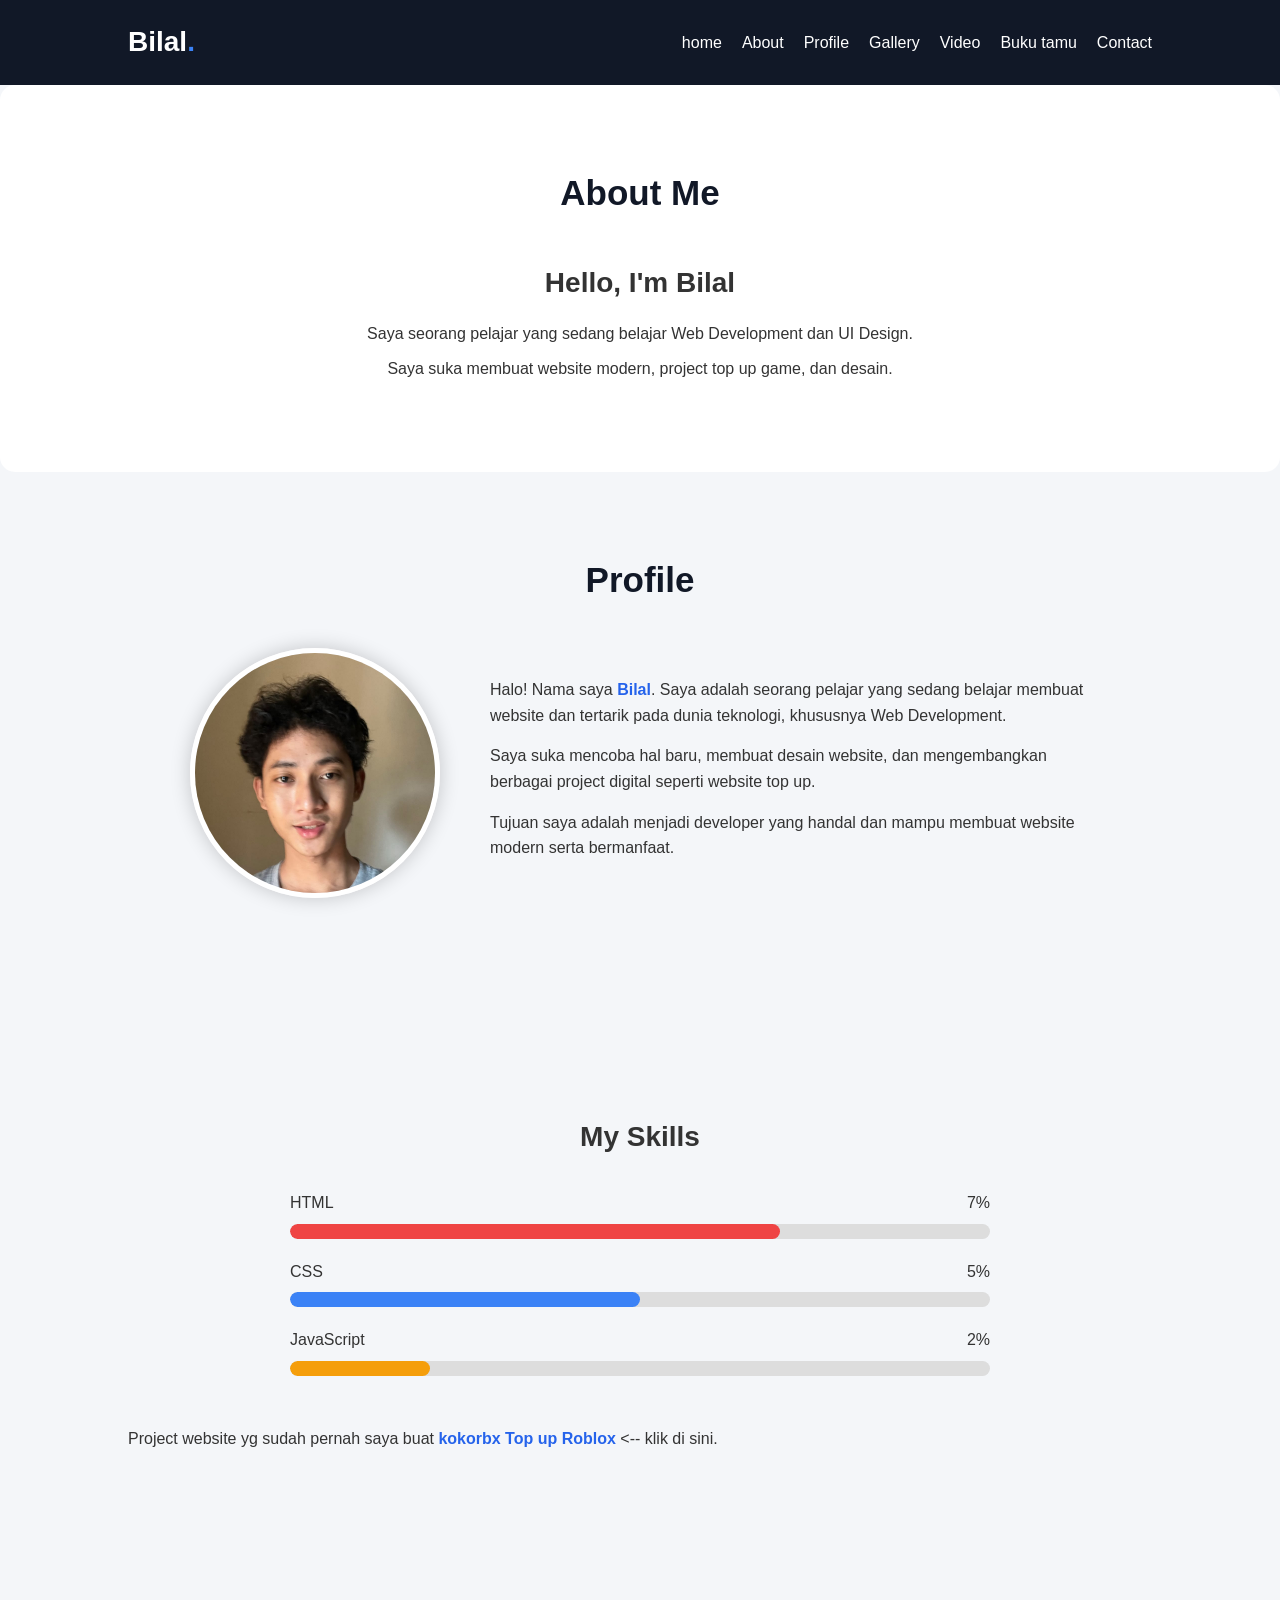
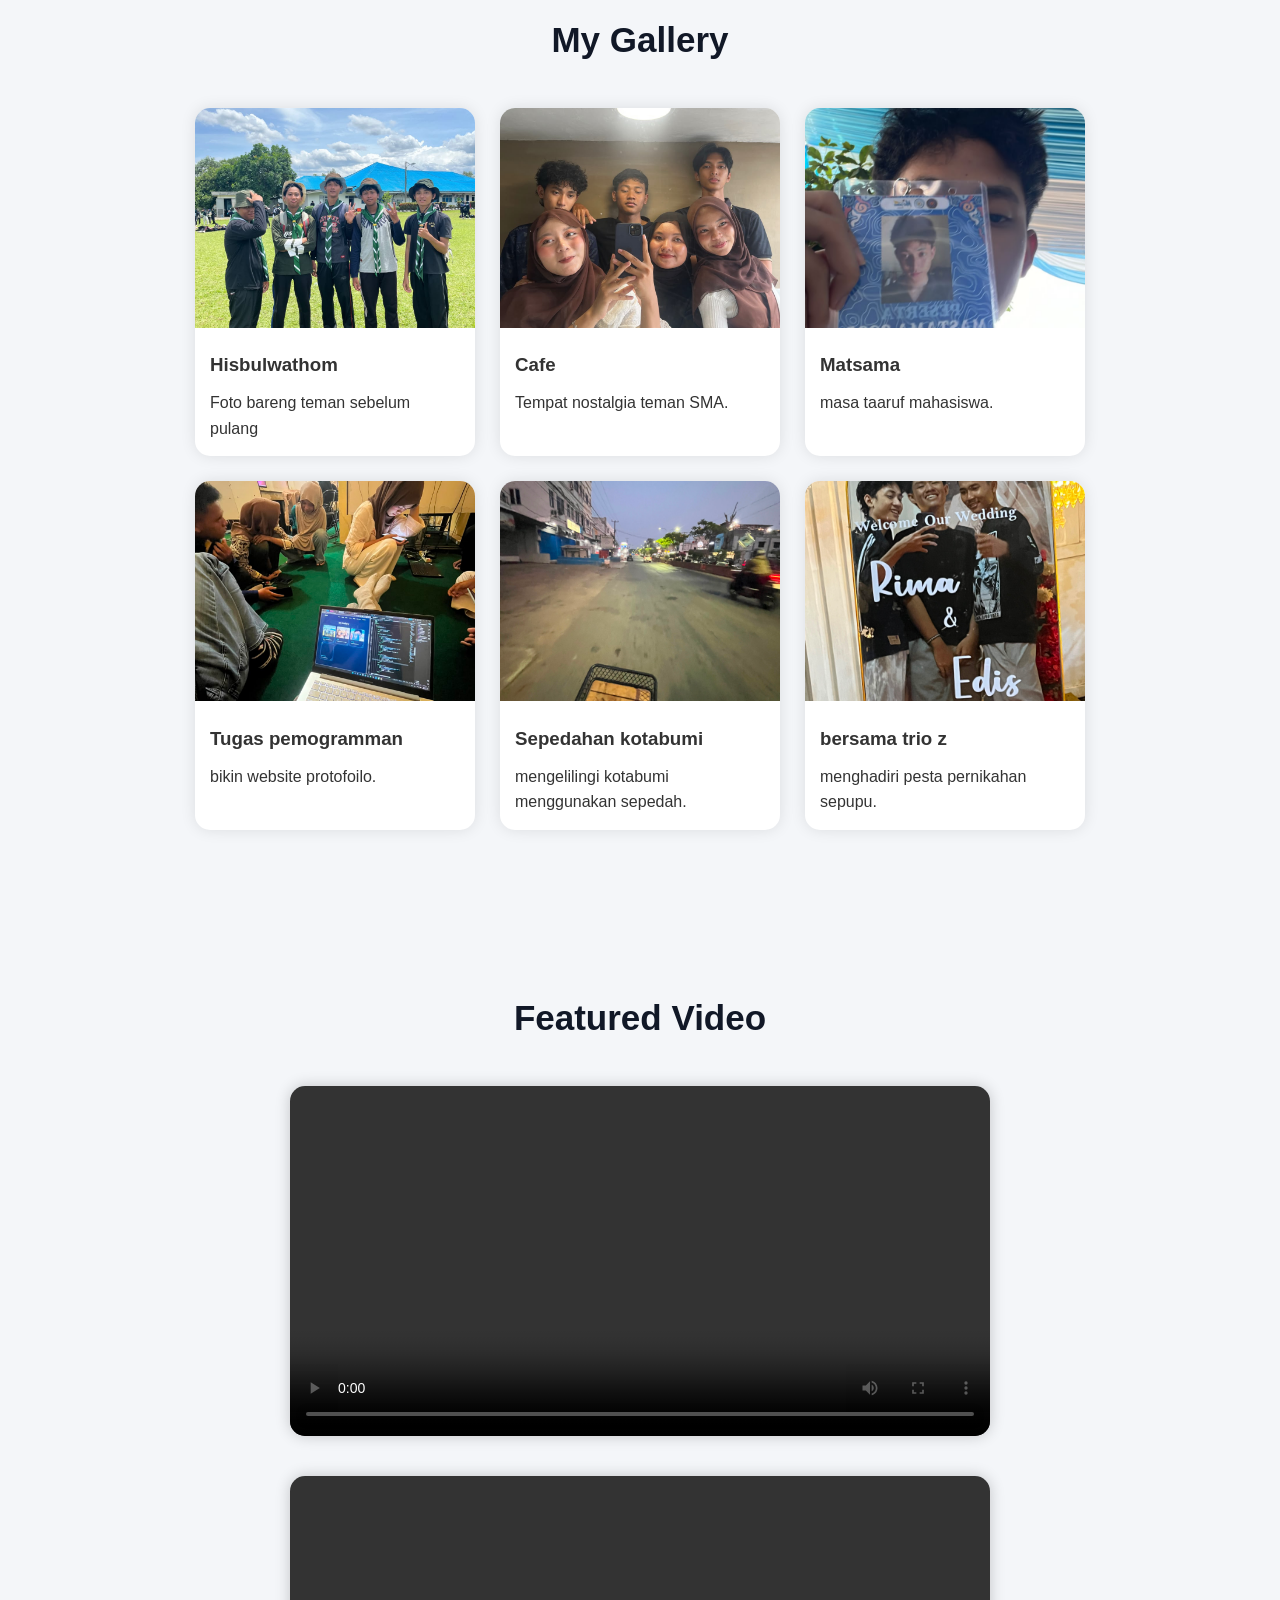
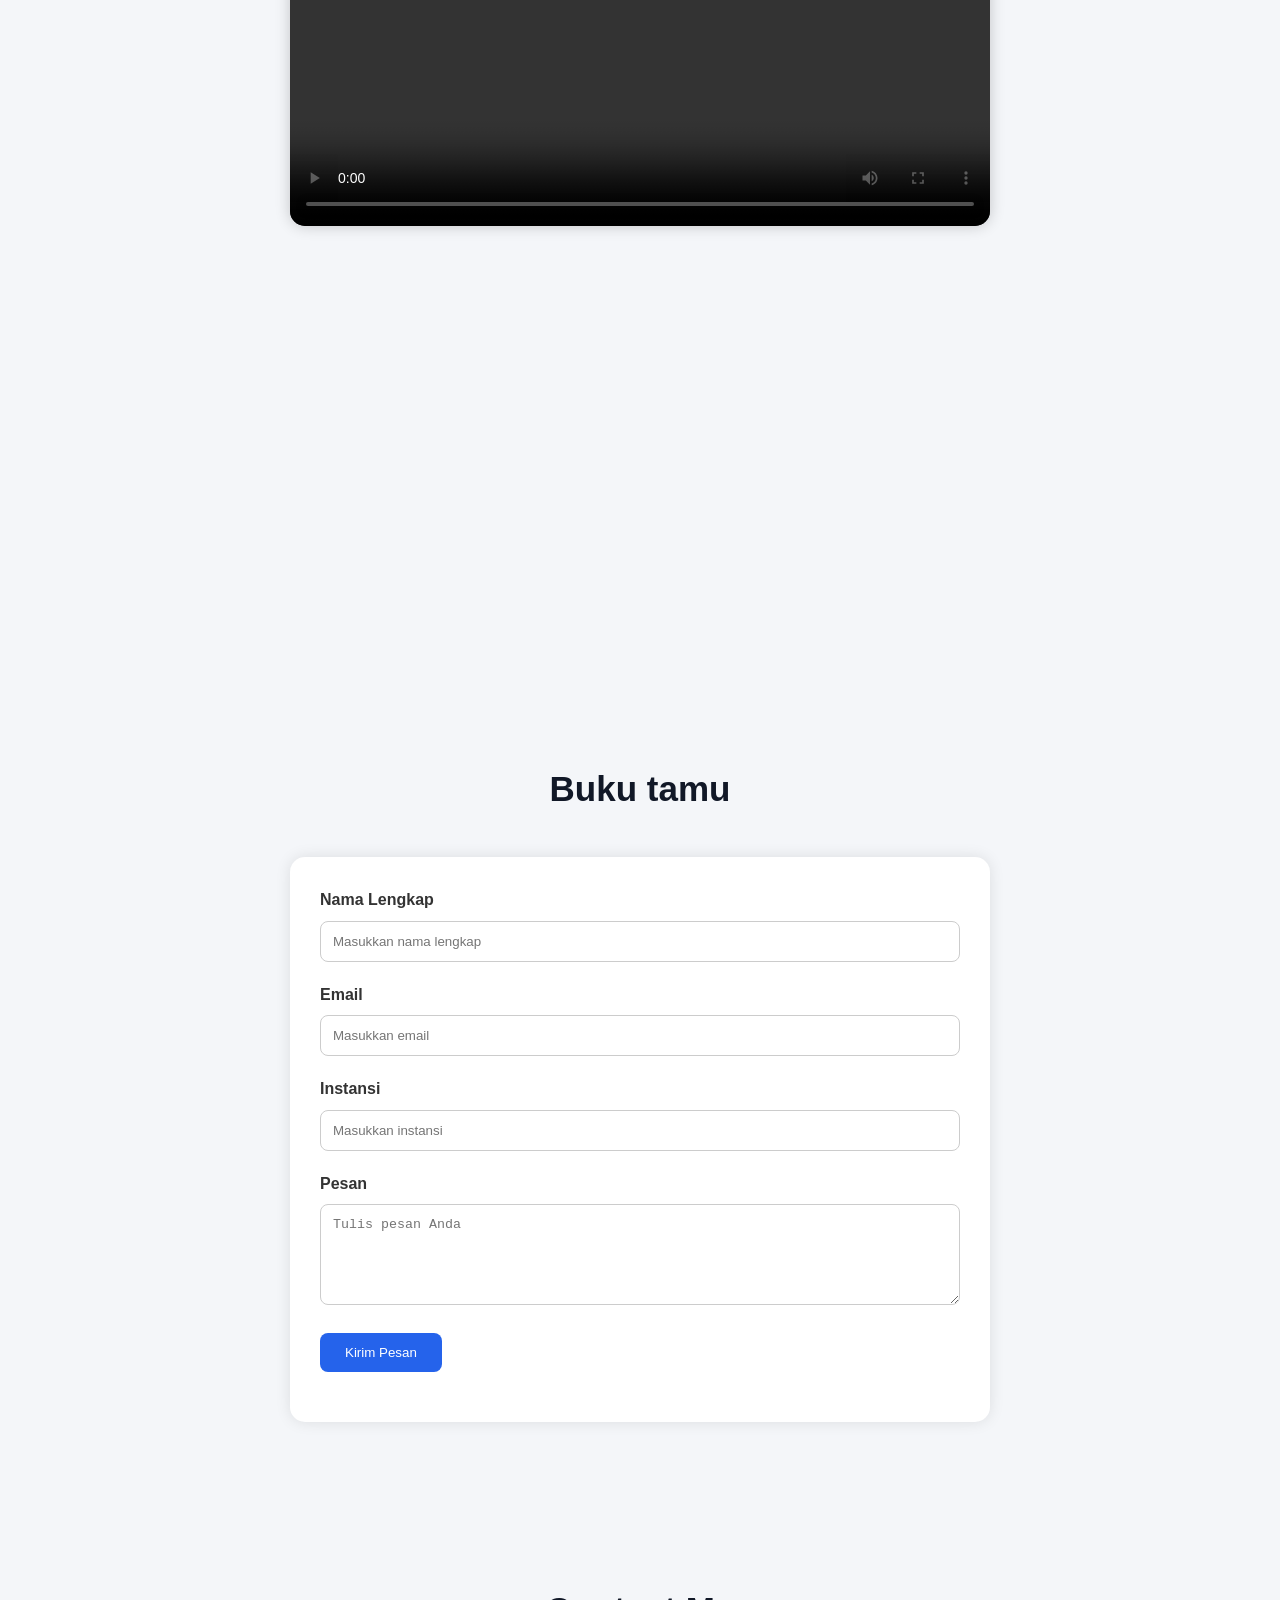
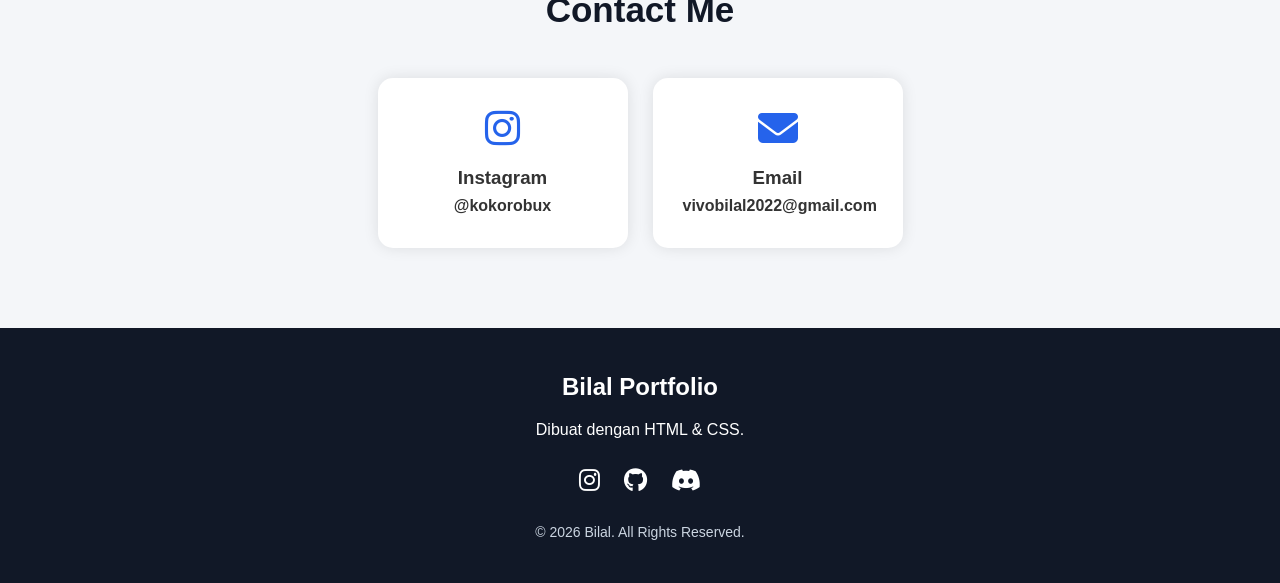
==== commit 5704477d: "merapikan html" ====
--- a/portofolio.html
+++ b/portofolio.html
@@ -238,11 +238,18 @@
 
         <div class="video-container">
 
-            <video controls>
-                <source src="asset/Video/Video Project 3.mp4" type="video/mp4">
-            </video>
-
-        </div>
+    <iframe
+        width="560"
+        height="315"
+        src="https://www.youtube.com/embed/pJeQwBPUAvU"
+        title="YouTube video player"
+        frameborder="0"
+        allow="accelerometer; autoplay; clipboard-write; encrypted-media; gyroscope; picture-in-picture; web-share"
+        referrerpolicy="strict-origin-when-cross-origin"
+        allowfullscreen>
+    </iframe>
+
+</div>
     </section>
 
     <!-- Buku tamu -->
